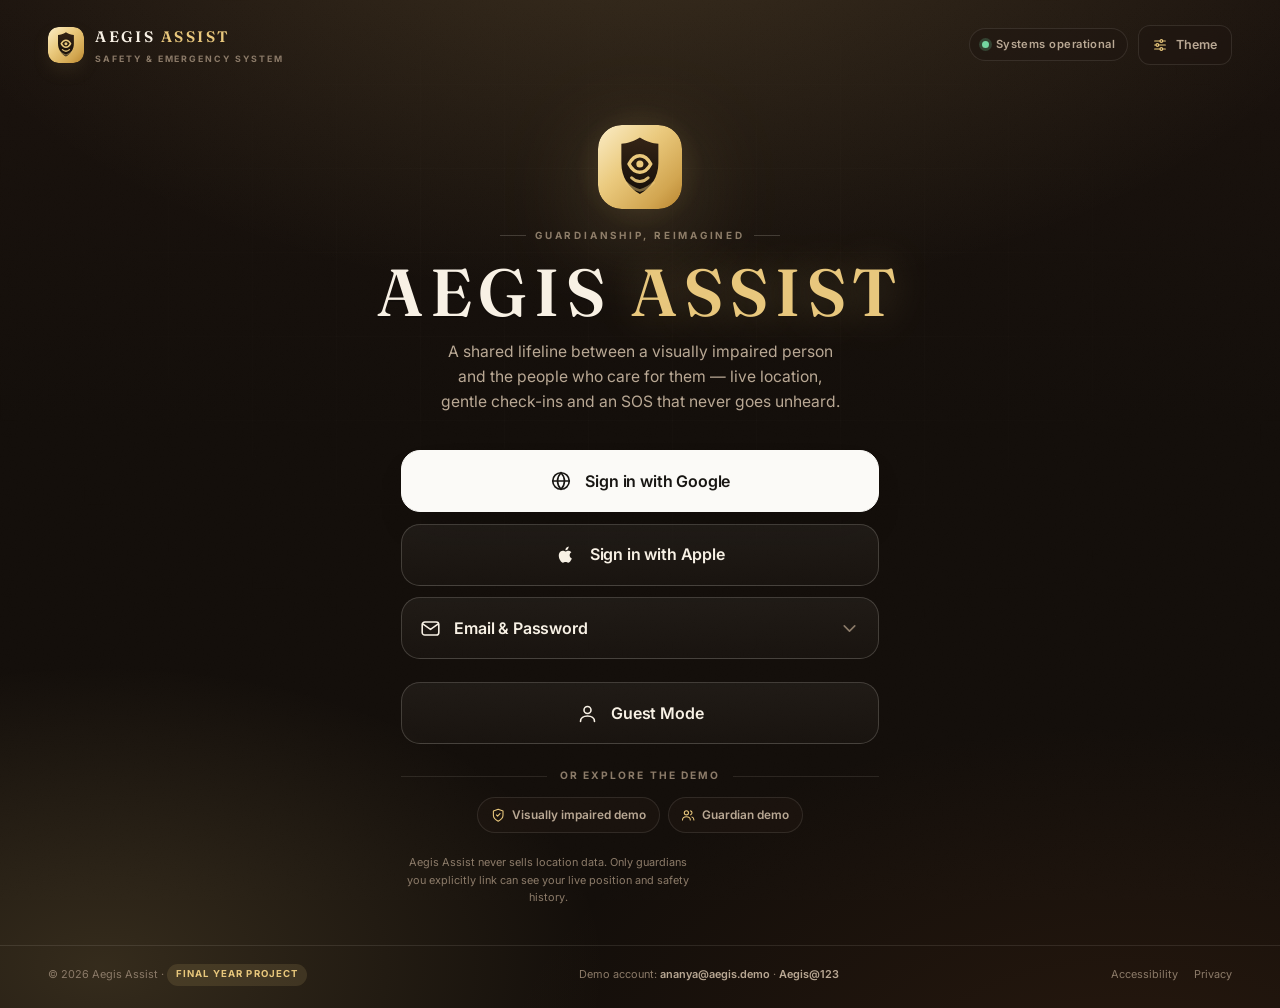
==== static/index.html @ 195ef4e9 "Aegis Assist: full-stack safety & emergency assistance system FastAPI + SQLite + WebSockets backend," ====
<!DOCTYPE html>
<html lang="en" data-theme="sunset">
<head>
  <meta charset="UTF-8" />
  <meta name="viewport" content="width=device-width, initial-scale=1.0" />
  <title>Aegis Assist — Safety, always within reach</title>
  <meta name="description" content="Aegis Assist connects visually impaired people with their guardians through live location, safety check-ins, SOS alerts and two-way messaging." />
  <meta name="theme-color" content="#130e0a" />
  <link rel="icon" type="image/svg+xml" href="/static/assets/logo.svg" />

  <link rel="preconnect" href="https://fonts.googleapis.com" />
  <link rel="preconnect" href="https://fonts.gstatic.com" crossorigin />
  <link href="https://fonts.googleapis.com/css2?family=Inter:wght@400;500;600;700;800&family=Fraunces:opsz,wght@9..144,400;9..144,500;9..144,600;9..144,700&family=JetBrains+Mono:wght@400;600&display=swap" rel="stylesheet" />

  <script>
    // Apply saved appearance before the first paint (no flash).
    (function () {
      try {
        var root = document.documentElement;
        var theme = localStorage.getItem("aegis.theme") || "sunset";
        root.dataset.theme = theme;
        var scale = parseFloat(localStorage.getItem("aegis.scale") || "1");
        if (!isNaN(scale)) root.style.setProperty("--app-scale", String(scale));
        if (localStorage.getItem("aegis.reduce") === "1") root.classList.add("reduce-motion");
        if (localStorage.getItem("aegis.contrast") === "1") root.classList.add("high-contrast");
      } catch (e) {}
    })();
  </script>

  <link rel="stylesheet" href="/static/css/base.css" />
  <link rel="stylesheet" href="/static/css/login.css" />
</head>

<body class="login-page">
  <header class="login-header">
    <a class="brand" href="/" aria-label="Aegis Assist home">
      <img src="/static/assets/logo.svg" alt="" width="36" height="36" />
      <span>
        <span class="brand-name">AEGIS <em>ASSIST</em></span>
        <span class="brand-sub">Safety &amp; Emergency System</span>
      </span>
    </a>
    <div class="header-right">
      <span class="status-chip"><span class="dot animate"></span> Systems operational</span>
      <button class="theme-trigger" type="button" data-open-themes aria-label="Change appearance and accessibility">
        <svg class="icon" aria-hidden="true"><use href="/static/assets/icons.svg#i-settings"></use></svg>
        <span>Theme</span>
      </button>
    </div>
  </header>

  <main class="login-main">
    <div class="brand-lockup">
      <div class="brand-mark-lg">
        <img src="/static/assets/logo.svg" alt="Aegis Assist shield logo" width="84" height="84" />
      </div>
      <p class="brand-kicker">Guardianship, reimagined</p>
      <h1 class="wordmark"><span>AEGIS</span> <em>ASSIST</em></h1>
      <p class="brand-tagline">A shared lifeline between a visually impaired person and the people who care for them — live location, gentle check-ins and an SOS that never goes unheard.</p>
    </div>

    <div class="auth-wrap">
      <div class="auth-stack" aria-label="Sign in options">
        <button class="sso sso-google" type="button" data-sso="google">
          <svg class="icon" aria-hidden="true"><use href="/static/assets/icons.svg#i-globe"></use></svg>
          Sign in with Google
        </button>
        <button class="sso" type="button" data-sso="apple">
          <svg class="icon" aria-hidden="true"><use href="/static/assets/icons.svg#i-apple"></use></svg>
          Sign in with Apple
        </button>
        <button class="sso" type="button" id="emailToggle" aria-expanded="false" aria-controls="emailPanel">
          <svg class="icon" aria-hidden="true"><use href="/static/assets/icons.svg#i-mail"></use></svg>
          Email &amp; Password
          <svg class="icon sso-chevron" aria-hidden="true"><use href="/static/assets/icons.svg#i-chevron"></use></svg>
        </button>

        <div class="auth-panel" id="emailPanel">
          <div class="auth-panel-inner">
            <div class="segmented" role="tablist" aria-label="Account mode">
              <button type="button" class="active" data-mode="login" role="tab" aria-selected="true">Sign in</button>
              <button type="button" data-mode="register" role="tab" aria-selected="false">Create account</button>
            </div>

            <form class="auth-form" id="authForm" novalidate>
              <div class="form-error" id="authError" role="alert" hidden>
                <svg class="icon" aria-hidden="true"><use href="/static/assets/icons.svg#i-alert"></use></svg>
                <span id="authErrorText"></span>
              </div>

              <div class="field" id="nameField" hidden>
                <label for="authName">Full name</label>
                <input class="input" id="authName" name="name" type="text" autocomplete="name" placeholder="Ananya Verma" maxlength="60" />
              </div>

              <div class="field" id="roleField" hidden>
                <label>I am joining as</label>
                <div class="role-picker" role="radiogroup" aria-label="Account role">
                  <button class="role-choice active" type="button" data-role="person" role="radio" aria-checked="true">
                    <svg class="icon" aria-hidden="true"><use href="/static/assets/icons.svg#i-user"></use></svg>
                    <span><strong>Visually impaired</strong><small>Share &amp; call for help</small></span>
                  </button>
                  <button class="role-choice" type="button" data-role="guardian" role="radio" aria-checked="false">
                    <svg class="icon" aria-hidden="true"><use href="/static/assets/icons.svg#i-users"></use></svg>
                    <span><strong>Guardian</strong><small>Monitor &amp; respond</small></span>
                  </button>
                </div>
              </div>

              <div class="field">
                <label for="authEmail">Email address</label>
                <input class="input" id="authEmail" name="email" type="email" inputmode="email" autocomplete="email" placeholder="you@example.com" required />
              </div>

              <div class="field" id="phoneField" hidden>
                <label for="authPhone">Phone number <span style="text-transform:none;letter-spacing:0;font-weight:500">(optional)</span></label>
                <input class="input" id="authPhone" name="phone" type="tel" inputmode="tel" autocomplete="tel" placeholder="+91 98765 43210" maxlength="30" />
              </div>

              <div class="field">
                <label for="authPassword">Password</label>
                <div class="password-wrap">
                  <input class="input" id="authPassword" name="password" type="password" autocomplete="current-password" placeholder="At least 8 characters" required />
                  <button class="password-toggle" type="button" id="passwordToggle" aria-label="Show password">
                    <svg class="icon" aria-hidden="true"><use href="/static/assets/icons.svg#i-eye"></use></svg>
                  </button>
                </div>
              </div>

              <button class="btn btn-primary btn-block" type="submit" id="authSubmit">
                <span id="authSubmitLabel">Sign in securely</span>
                <svg class="icon" aria-hidden="true"><use href="/static/assets/icons.svg#i-arrow-right"></use></svg>
              </button>
              <p class="small faint" style="text-align:center;line-height:1.5">Sessions are protected with signed, HTTP-only cookies.</p>
            </form>
          </div>
        </div>

        <button class="sso" type="button" data-guest>
          <svg class="icon" aria-hidden="true"><use href="/static/assets/icons.svg#i-user"></use></svg>
          Guest Mode
        </button>
      </div>

      <div class="demo-zone">
        <div class="demo-divider">or explore the demo</div>
        <div class="demo-buttons">
          <button class="demo-chip" type="button" data-demo="person">
            <svg class="icon" aria-hidden="true"><use href="/static/assets/icons.svg#i-shield"></use></svg>
            Visually impaired demo
          </button>
          <button class="demo-chip" type="button" data-demo="guardian">
            <svg class="icon" aria-hidden="true"><use href="/static/assets/icons.svg#i-users"></use></svg>
            Guardian demo
          </button>
        </div>
      </div>

      <p class="fineprint">Aegis Assist never sells location data. Only guardians you explicitly link can see your live position and safety history.</p>
    </div>
  </main>

  <footer class="login-footer">
    <span>© 2026 Aegis Assist · <span class="demo-version">Final year project</span></span>
    <span>Demo account: <strong>ananya@aegis.demo</strong> · <strong>Aegis@123</strong></span>
    <span class="footer-links"><a href="#" data-open-themes>Accessibility</a><a href="#privacy" onclick="return false">Privacy</a></span>
  </footer>

  <div id="modalRoot"></div>
  <div class="toasts" id="toasts" aria-live="assertive"></div>
  <div class="sr-only" id="liveRegion" aria-live="polite"></div>

  <script src="/static/js/api.js"></script>
  <script src="/static/js/theme.js"></script>
  <script src="/static/js/login.js"></script>
</body>
</html>
---- static/css/base.css ----
/* ==========================================================================
   Aegis Assist — design tokens, themes & shared components
   ========================================================================== */

*,
*::before,
*::after { box-sizing: border-box; }

* { margin: 0; }

:root {
  --font-ui: "Inter", -apple-system, "Segoe UI", Roboto, sans-serif;
  --font-display: "Fraunces", "Iowan Old Style", "Palatino Linotype", Georgia, serif;
  --font-mono: "JetBrains Mono", ui-monospace, "Cascadia Code", Consolas, monospace;

  --radius-xl: 26px;
  --radius-lg: 20px;
  --radius-md: 14px;
  --radius-sm: 10px;

  --ok: #74d6a2;
  --ok-soft: rgba(116, 214, 162, .12);
  --warn: #f0bd6a;
  --warn-soft: rgba(240, 189, 106, .12);
  --danger: #f47373;
  --danger-soft: rgba(244, 115, 115, .12);
  --info: #7fb6ff;
  --info-soft: rgba(127, 182, 255, .12);

  --border: color-mix(in srgb, var(--text) 10%, transparent);
  --border-strong: color-mix(in srgb, var(--text) 18%, transparent);
  --accent-soft: color-mix(in srgb, var(--accent) 13%, transparent);
  --accent-glow: color-mix(in srgb, var(--accent) 36%, transparent);
  --accent-line: color-mix(in srgb, var(--accent) 34%, transparent);
  --card-shadow: 0 34px 90px -60px rgba(0, 0, 0, .95), inset 0 1px 0 color-mix(in srgb, var(--text) 5%, transparent);
}

/* --------------------------------------------------------------- themes */
[data-theme="sunset"] {
  --bg: #130e0a; --bg-2: #1a120d; --surface: #1f1611; --surface-2: #271c15; --surface-3: #32241a;
  --text: #f8f1e5; --muted: #b9a894; --faint: #8b7a68;
  --accent: #e8c77c; --accent-2: #f5e2b4; --accent-ink: #2b1d0f;
  --glow-a: rgba(232, 199, 124, .16); --glow-b: rgba(160, 88, 40, .14);
}
[data-theme="cyber"] {
  --bg: #06090f; --bg-2: #080d16; --surface: #0d1422; --surface-2: #121b2c; --surface-3: #182337;
  --text: #eaf1ff; --muted: #93a2bc; --faint: #65748f;
  --accent: #ff6b2c; --accent-2: #ffab7d; --accent-ink: #1c0a02;
  --glow-a: rgba(255, 107, 44, .16); --glow-b: rgba(30, 120, 255, .12);
}
[data-theme="aurora"] {
  --bg: #090614; --bg-2: #0d091b; --surface: #141024; --surface-2: #1a1530; --surface-3: #231b3f;
  --text: #f3eeff; --muted: #a99cc9; --faint: #7b6d9c;
  --accent: #a78bfa; --accent-2: #d6c6ff; --accent-ink: #190b38;
  --glow-a: rgba(167, 139, 250, .18); --glow-b: rgba(45, 212, 191, .1);
}
[data-theme="ocean"] {
  --bg: #03111a; --bg-2: #041722; --surface: #071d28; --surface-2: #0a2634; --surface-3: #0e3243;
  --text: #e8fbff; --muted: #87aeba; --faint: #5b8593;
  --accent: #22d3ee; --accent-2: #a5f3fc; --accent-ink: #032029;
  --glow-a: rgba(34, 211, 238, .16); --glow-b: rgba(59, 130, 246, .12);
}
[data-theme="midnight"] {
  --bg: #040a19; --bg-2: #061024; --surface: #0a1530; --surface-2: #0e1c3d; --surface-3: #14264e;
  --text: #e9f0ff; --muted: #94a6c9; --faint: #6b7fa5;
  --accent: #7ba7ff; --accent-2: #c0d5ff; --accent-ink: #071633;
  --glow-a: rgba(123, 167, 255, .17); --glow-b: rgba(167, 139, 250, .1);
}
[data-theme="magma"] {
  --bg: #100607; --bg-2: #160809; --surface: #1d0c10; --surface-2: #261116; --surface-3: #33171d;
  --text: #ffeceb; --muted: #c69d9c; --faint: #9a7170;
  --accent: #ff5d5d; --accent-2: #ffb3a6; --accent-ink: #280506;
  --glow-a: rgba(255, 93, 93, .18); --glow-b: rgba(251, 191, 36, .1);
}
[data-theme="forest"] {
  --bg: #06120c; --bg-2: #071810; --surface: #0c2017; --surface-2: #102a1e; --surface-3: #163827;
  --text: #e9fff2; --muted: #92b6a2; --faint: #6b8f7b;
  --accent: #6ee7a0; --accent-2: #b8f7ce; --accent-ink: #04180e;
  --glow-a: rgba(110, 231, 160, .15); --glow-b: rgba(163, 230, 53, .1);
}
[data-theme="titanium"] {
  --bg: #0a0b0d; --bg-2: #0d0f12; --surface: #14161a; --surface-2: #1a1d22; --surface-3: #23272e;
  --text: #f2f5f9; --muted: #9ba5b3; --faint: #6f7986;
  --accent: #dbe3ee; --accent-2: #ffffff; --accent-ink: #101317;
  --glow-a: rgba(219, 227, 238, .12); --glow-b: rgba(148, 163, 184, .1);
}

/* --------------------------------------------------------------- base */
html {
  font-size: calc(16px * var(--app-scale, 1));
  -webkit-text-size-adjust: 100%;
  scroll-behavior: smooth;
}

body {
  font-family: var(--font-ui);
  background: var(--bg);
  color: var(--text);
  line-height: 1.55;
  min-height: 100vh;
  -webkit-font-smoothing: antialiased;
  text-rendering: optimizeLegibility;
  overflow-x: hidden;
}

img, svg { display: block; max-width: 100%; }

button, input, textarea, select { font: inherit; color: inherit; }
button { background: none; border: 0; cursor: pointer; }
a { color: inherit; text-decoration: none; }
ul, ol { list-style: none; padding: 0; }

::selection { background: var(--accent); color: var(--accent-ink); }

:focus-visible {
  outline: 2px solid var(--accent);
  outline-offset: 3px;
  border-radius: 6px;
}

::-webkit-scrollbar { width: 10px; height: 10px; }
::-webkit-scrollbar-track { background: transparent; }
::-webkit-scrollbar-thumb {
  background: color-mix(in srgb, var(--text) 16%, transparent);
  border-radius: 999px;
  border: 3px solid var(--bg);
}
::-webkit-scrollbar-thumb:hover { background: var(--accent-line); }

.icon { width: 1.25rem; height: 1.25rem; flex: none; }

.sr-only {
  position: absolute !important;
  width: 1px; height: 1px;
  padding: 0; margin: -1px;
  overflow: hidden; clip: rect(0 0 0 0);
  white-space: nowrap; border: 0;
}

/* --------------------------------------------------------------- type */
.display {
  font-family: var(--font-display);
  font-weight: 600;
  letter-spacing: .015em;
  line-height: 1.05;
}
.eyebrow {
  font-size: .66rem;
  text-transform: uppercase;
  letter-spacing: .22em;
  font-weight: 700;
  color: var(--faint);
}
.mono { font-family: var(--font-mono); font-size: .82em; letter-spacing: -.02em; }
.muted { color: var(--muted); }
.faint { color: var(--faint); }
.small { font-size: .82rem; }
.strong { font-weight: 650; }
.accent-text { color: var(--accent); }
.danger-text { color: var(--danger); }
.ok-text { color: var(--ok); }
.warn-text { color: var(--warn); }
.truncate { overflow: hidden; text-overflow: ellipsis; white-space: nowrap; }

/* --------------------------------------------------------------- buttons */
.btn {
  display: inline-flex;
  align-items: center;
  justify-content: center;
  gap: .55rem;
  height: 44px;
  padding: 0 1.1rem;
  border-radius: var(--radius-md);
  border: 1px solid transparent;
  font-size: .88rem;
  font-weight: 600;
  letter-spacing: -.005em;
  white-space: nowrap;
  user-select: none;
  transition: transform .18s ease, background .18s ease, border-color .18s ease, box-shadow .18s ease, color .18s ease;
}
.btn:hover { transform: translateY(-1px); }
.btn:active { transform: translateY(0); }
.btn:disabled { opacity: .5; cursor: not-allowed; transform: none; }
.btn .icon { width: 1.05rem; height: 1.05rem; }

.btn-primary {
  background: linear-gradient(180deg, var(--accent-2), var(--accent));
  color: var(--accent-ink);
  border-color: color-mix(in srgb, var(--accent) 70%, #000 0%);
  box-shadow: 0 14px 34px -18px var(--accent-glow), inset 0 1px 0 rgba(255, 255, 255, .35);
}
.btn-primary:hover { box-shadow: 0 20px 44px -18px var(--accent-glow); }

.btn-outline {
  background: color-mix(in srgb, var(--surface) 72%, transparent);
  border-color: var(--border-strong);
  color: var(--text);
}
.btn-outline:hover { border-color: var(--accent-line); background: var(--surface-2); }

.btn-ghost {
  background: transparent;
  border-color: var(--border);
  color: var(--muted);
}
.btn-ghost:hover { color: var(--text); border-color: var(--border-strong); background: var(--surface); }

.btn-danger {
  background: linear-gradient(180deg, #ff8b8b, var(--danger));
  color: #2b0606;
  box-shadow: 0 14px 34px -18px rgba(244, 115, 115, .6);
}
.btn-light { background: #fff; color: #161616; }
.btn-small { height: 36px; padding: 0 .8rem; font-size: .78rem; border-radius: 11px; gap: .4rem; }
.btn-small .icon { width: .95rem; height: .95rem; }
.btn-block { width: 100%; }
.btn-link {
  color: var(--accent);
  font-weight: 600;
  font-size: .82rem;
  text-decoration: underline;
  text-underline-offset: 3px;
}

.icon-btn {
  width: 42px;
  height: 42px;
  border-radius: 13px;
  display: inline-grid;
  place-items: center;
  border: 1px solid var(--border);
  background: color-mix(in srgb, var(--surface) 80%, transparent);
  color: var(--muted);
  transition: .18s ease;
  position: relative;
}
.icon-btn:hover { color: var(--text); border-color: var(--border-strong); background: var(--surface-2); }
.icon-btn .icon { width: 1.15rem; height: 1.15rem; }
.icon-btn .badge-dot {
  position: absolute; top: -3px; right: -3px;
  min-width: 18px; height: 18px; padding: 0 4px;
  border-radius: 999px;
  background: var(--danger); color: #240505;
  font-size: .62rem; font-weight: 800;
  display: grid; place-items: center;
  border: 2px solid var(--bg);
}

.link { color: var(--accent); text-decoration: underline; text-underline-offset: 3px; font-weight: 600; }
.link:hover { color: var(--accent-2); }

/* --------------------------------------------------------------- surfaces */
.card {
  position: relative;
  background: linear-gradient(180deg, color-mix(in srgb, var(--surface) 97%, white 3%), var(--surface));
  border: 1px solid var(--border);
  border-radius: var(--radius-xl);
  padding: 1.35rem;
  box-shadow: var(--card-shadow);
}
.card-tight { padding: 1.05rem; }
.card-head {
  display: flex;
  align-items: flex-start;
  justify-content: space-between;
  gap: 1rem;
  margin-bottom: 1rem;
}
.card-head h2 { font-size: 1.02rem; font-weight: 650; letter-spacing: -.015em; line-height: 1.3; }
.card-head .eyebrow { margin-bottom: .28rem; }
.card-sub { color: var(--muted); font-size: .82rem; margin-top: .2rem; }

.divider { height: 1px; background: var(--border); border: 0; margin: 1rem 0; }

.hstack { display: flex; align-items: center; gap: .6rem; }
.vstack { display: grid; gap: .6rem; }
.wrap { flex-wrap: wrap; }
.spacer { flex: 1; }

/* --------------------------------------------------------------- chips, pills */
.chip, .pill {
  display: inline-flex;
  align-items: center;
  gap: .42rem;
  padding: .32rem .68rem;
  border-radius: 999px;
  border: 1px solid var(--border);
  background: var(--surface-2);
  color: var(--muted);
  font-size: .72rem;
  font-weight: 650;
  letter-spacing: .01em;
  line-height: 1.2;
  white-space: nowrap;
}
.chip .icon { width: .85rem; height: .85rem; }
.chip.ok { color: var(--ok); background: var(--ok-soft); border-color: color-mix(in srgb, var(--ok) 30%, transparent); }
.chip.warn { color: var(--warn); background: var(--warn-soft); border-color: color-mix(in srgb, var(--warn) 30%, transparent); }
.chip.danger { color: var(--danger); background: var(--danger-soft); border-color: color-mix(in srgb, var(--danger) 32%, transparent); }
.chip.info { color: var(--info); background: var(--info-soft); border-color: color-mix(in srgb, var(--info) 30%, transparent); }
.chip.accent { color: var(--accent); background: var(--accent-soft); border-color: var(--accent-line); }
.chip.plain { background: transparent; }

.dot {
  width: 7px; height: 7px;
  border-radius: 50%;
  background: currentColor;
  flex: none;
  box-shadow: 0 0 0 3px color-mix(in srgb, currentColor 22%, transparent);
}
.dot.animate { animation: dotPulse 2.2s ease-in-out infinite; }

.status-pill { font-size: .78rem; padding: .44rem .82rem; }

.badge {
  display: inline-grid;
  place-items: center;
  min-width: 20px;
  height: 20px;
  padding: 0 6px;
  border-radius: 999px;
  background: var(--accent);
  color: var(--accent-ink);
  font-size: .66rem;
  font-weight: 800;
}

/* --------------------------------------------------------------- forms */
.field { display: grid; gap: .42rem; }
.field > label, .mini-label {
  font-size: .72rem;
  text-transform: uppercase;
  letter-spacing: .12em;
  font-weight: 700;
  color: var(--faint);
}
.input,
select.input,
textarea.input {
  width: 100%;
  height: 50px;
  border-radius: var(--radius-md);
  border: 1px solid var(--border-strong);
  background: color-mix(in srgb, var(--bg) 52%, transparent);
  padding: 0 .95rem;
  color: var(--text);
  transition: border-color .18s, box-shadow .18s, background .18s;
}
textarea.input { height: auto; min-height: 108px; padding: .8rem .95rem; resize: vertical; line-height: 1.5; }
.input::placeholder { color: var(--faint); }
.input:focus {
  outline: none;
  border-color: var(--accent);
  box-shadow: 0 0 0 4px var(--accent-soft);
  background: color-mix(in srgb, var(--bg) 72%, transparent);
}
.input[disabled] { opacity: .65; }
select.input {
  appearance: none;
  background-image: linear-gradient(45deg, transparent 50%, var(--muted) 50%), linear-gradient(135deg, var(--muted) 50%, transparent 50%);
  background-position: calc(100% - 19px) 22px, calc(100% - 14px) 22px;
  background-size: 5px 5px;
  background-repeat: no-repeat;
  padding-right: 2.5rem;
}
.input-row { display: flex; gap: .6rem; }
.input-row .input { flex: 1; }

.switch {
  display: inline-flex;
  align-items: center;
  gap: .6rem;
  cursor: pointer;
  flex: none;
}
.switch input { position: absolute; opacity: 0; pointer-events: none; }
.switch .track {
  width: 46px; height: 26px;
  border-radius: 999px;
  background: color-mix(in srgb, var(--text) 12%, transparent);
  border: 1px solid var(--border-strong);
  position: relative;
  transition: .2s ease;
}
.switch .track::after {
  content: "";
  position: absolute;
  top: 3px; left: 3px;
  width: 18px; height: 18px;
  border-radius: 50%;
  background: var(--muted);
  transition: .2s cubic-bezier(.2, .8, .2, 1);
}
.switch input:checked + .track { background: var(--accent); border-color: var(--accent); }
.switch input:checked + .track::after { left: 23px; background: var(--accent-ink); }
.switch input:focus-visible + .track { outline: 2px solid var(--accent); outline-offset: 3px; }

.segmented {
  display: inline-flex;
  gap: 2px;
  padding: 3px;
  border-radius: 12px;
  border: 1px solid var(--border);
  background: color-mix(in srgb, var(--bg) 45%, transparent);
}
.segmented button,
.segmented a {
  padding: .38rem .7rem;
  border-radius: 9px;
  font-size: .74rem;
  font-weight: 600;
  color: var(--muted);
  transition: .16s;
}
.segmented button:hover { color: var(--text); }
.segmented .active { background: var(--surface-3); color: var(--text); box-shadow: 0 1px 0 rgba(255, 255, 255, .06) inset; }
.segmented.tiny button { padding: .28rem .55rem; font-size: .7rem; }

.form-error {
  display: flex;
  gap: .5rem;
  align-items: flex-start;
  color: var(--danger);
  background: var(--danger-soft);
  border: 1px solid color-mix(in srgb, var(--danger) 28%, transparent);
  border-radius: 12px;
  padding: .65rem .8rem;
  font-size: .82rem;
}
.form-error .icon { width: 1rem; height: 1rem; margin-top: .1rem; }

/* --------------------------------------------------------------- overlays */
.modal-backdrop {
  position: fixed;
  inset: 0;
  z-index: 120;
  background: rgba(4, 5, 9, .66);
  backdrop-filter: blur(14px);
  -webkit-backdrop-filter: blur(14px);
  display: grid;
  place-items: center;
  padding: 1.1rem;
  animation: fadeIn .18s ease both;
}
.sheet {
  width: min(560px, 100%);
  max-height: 90vh;
  overflow: auto;
  background: var(--surface);
  border: 1px solid var(--border-strong);
  border-radius: 26px;
  padding: 1.55rem;
  box-shadow: 0 50px 140px -30px #000;
  animation: sheetIn .28s cubic-bezier(.2, .8, .2, 1) both;
}
.sheet.wide { width: min(760px, 100%); }
.sheet-head { display: flex; align-items: flex-start; justify-content: space-between; gap: 1rem; margin-bottom: 1.15rem; }
.sheet-head h2 { font-family: var(--font-display); font-size: 1.6rem; font-weight: 600; letter-spacing: .01em; }
.sheet-head p { color: var(--muted); font-size: .84rem; margin-top: .25rem; max-width: 46ch; }
.sheet-actions { display: flex; gap: .6rem; justify-content: flex-end; margin-top: 1.3rem; flex-wrap: wrap; }
.close-btn { width: 36px; height: 36px; border-radius: 10px; display: grid; place-items: center; color: var(--muted); border: 1px solid var(--border); }
.close-btn:hover { color: var(--text); background: var(--surface-2); }

.toasts {
  position: fixed;
  left: 50%;
  bottom: 22px;
  transform: translateX(-50%);
  z-index: 300;
  display: grid;
  gap: 8px;
  width: min(440px, calc(100vw - 28px));
  pointer-events: none;
}
.toast {
  pointer-events: auto;
  display: flex;
  align-items: flex-start;
  gap: .65rem;
  padding: .8rem .95rem;
  border-radius: 14px;
  border: 1px solid var(--border-strong);
  background: color-mix(in srgb, var(--surface) 92%, #000);
  color: var(--text);
  box-shadow: 0 24px 60px -20px #000;
  font-size: .85rem;
  animation: toastIn .25s cubic-bezier(.2, .8, .2, 1) both;
}
.toast .icon { width: 1.05rem; height: 1.05rem; margin-top: .1rem; color: var(--accent); }
.toast.danger .icon { color: var(--danger); }
.toast.ok .icon { color: var(--ok); }
.toast.warn .icon { color: var(--warn); }
.toast.leaving { animation: toastOut .2s ease both; }

/* --------------------------------------------------------------- theme dialog */
.theme-panel { width: min(600px, 100%); }
.theme-panel .sheet-head { margin-bottom: .9rem; }
.theme-grid {
  display: grid;
  grid-template-columns: 1fr 1fr;
  gap: 8px;
  margin: .4rem 0 1.2rem;
}
.theme-option {
  display: flex;
  align-items: center;
  gap: .7rem;
  padding: .72rem .8rem;
  border-radius: 15px;
  border: 1px solid transparent;
  background: color-mix(in srgb, var(--text) 3.5%, transparent);
  text-align: left;
  transition: .18s ease;
}
.theme-option:hover { background: color-mix(in srgb, var(--text) 6%, transparent); }
.theme-option .icon { width: 1.15rem; height: 1.15rem; color: var(--swatch, currentColor); }
.theme-option span { font-size: .84rem; font-weight: 600; color: var(--muted); }
.theme-option.active {
  border-color: var(--border-strong);
  background: color-mix(in srgb, var(--text) 7%, transparent);
}
.theme-option.active span { color: var(--text); }
.theme-option.active::after {
  content: "";
  margin-left: auto;
  width: 6px; height: 6px;
  border-radius: 50%;
  background: var(--accent);
  box-shadow: 0 0 0 4px var(--accent-soft);
}
.theme-section {
  display: flex;
  align-items: center;
  justify-content: space-between;
  gap: 1rem;
  padding: .78rem 0;
  border-top: 1px solid var(--border);
}
.theme-section h4 { font-size: .82rem; font-weight: 600; }
.theme-section p { font-size: .72rem; color: var(--faint); margin-top: .1rem; }

/* --------------------------------------------------------------- utilities */
.grid { display: grid; gap: 1rem; }
.empty {
  display: grid;
  place-items: center;
  text-align: center;
  gap: .4rem;
  padding: 2.2rem 1rem;
  color: var(--muted);
  font-size: .85rem;
}
.empty .icon { width: 2rem; height: 2rem; color: var(--faint); margin-bottom: .3rem; }
.empty strong { color: var(--text); font-size: .92rem; font-weight: 600; }
.skeleton {
  border-radius: 12px;
  background: linear-gradient(100deg, var(--surface-2) 30%, var(--surface-3) 50%, var(--surface-2) 70%);
  background-size: 220% 100%;
  animation: shimmer 1.4s infinite linear;
}

/* --------------------------------------------------------------- animations */
@keyframes fadeIn { from { opacity: 0; } to { opacity: 1; } }
@keyframes sheetIn { from { opacity: 0; transform: translateY(14px) scale(.985); } to { opacity: 1; transform: none; } }
@keyframes toastIn { from { opacity: 0; transform: translateY(10px) scale(.98); } to { opacity: 1; transform: none; } }
@keyframes toastOut { to { opacity: 0; transform: translateY(8px); } }
@keyframes shimmer { to { background-position: -120% 0; } }
@keyframes dotPulse { 0%, 100% { opacity: 1; } 50% { opacity: .35; } }
@keyframes softPulse { 0%, 100% { opacity: .55; transform: scale(1); } 50% { opacity: 1; transform: scale(1.04); } }

/* --------------------------------------------------------------- accessibility */
html.reduce-motion *, html.reduce-motion *::before, html.reduce-motion *::after {
  animation-duration: .001ms !important;
  animation-iteration-count: 1 !important;
  transition-duration: .001ms !important;
  scroll-behavior: auto !important;
}
@media (prefers-reduced-motion: reduce) {
  *, *::before, *::after { animation-duration: .001ms !important; transition-duration: .001ms !important; }
}

html.high-contrast { --border: color-mix(in srgb, var(--text) 32%, transparent); --border-strong: color-mix(in srgb, var(--text) 48%, transparent); }
html.high-contrast .card { border-color: var(--border-strong); }
html.high-contrast .muted, html.high-contrast .faint { color: var(--text); opacity: .85; }
html.high-contrast :focus-visible { outline-width: 3px; }

@media (max-width: 640px) {
  .theme-grid { grid-template-columns: 1fr; }
  .sheet { padding: 1.25rem; border-radius: 22px; }
  .card { border-radius: 22px; padding: 1.1rem; }
  .toasts { bottom: 14px; }
  .modal-backdrop { padding: .6rem; align-items: end; }
  .sheet { max-height: 92vh; }
}
---- static/css/login.css ----
/* ==========================================================================
   Aegis Assist — login
   ========================================================================== */

body.login-page {
  --app-scale: 1;
  min-height: 100vh;
  display: flex;
  flex-direction: column;
  background:
    radial-gradient(1100px 620px at 50% -12%, var(--glow-a), transparent 68%),
    radial-gradient(900px 520px at 88% 108%, var(--glow-b), transparent 70%),
    radial-gradient(700px 420px at 8% 96%, var(--glow-a), transparent 72%),
    linear-gradient(180deg, var(--bg-2), var(--bg) 42%, var(--bg));
  position: relative;
  isolation: isolate;
}

body.login-page::before {
  content: "";
  position: fixed;
  inset: 0;
  z-index: -1;
  background-image:
    linear-gradient(color-mix(in srgb, var(--text) 3%, transparent) 1px, transparent 1px),
    linear-gradient(90deg, color-mix(in srgb, var(--text) 3%, transparent) 1px, transparent 1px);
  background-size: 84px 84px;
  mask-image: radial-gradient(ellipse 80% 60% at 50% 32%, #000 20%, transparent 78%);
  -webkit-mask-image: radial-gradient(ellipse 80% 60% at 50% 32%, #000 20%, transparent 78%);
  opacity: .55;
  pointer-events: none;
}

body.login-page::after {
  content: "";
  position: fixed;
  inset: 0;
  z-index: 50;
  pointer-events: none;
  opacity: .5;
  background-image: url("data:image/svg+xml,%3Csvg xmlns='http://www.w3.org/2000/svg' width='160' height='160'%3E%3Cfilter id='n'%3E%3CfeTurbulence type='fractalNoise' baseFrequency='.85' numOctaves='2' stitchTiles='stitch'/%3E%3CfeColorMatrix values='0 0 0 0 1 0 0 0 0 1 0 0 0 0 1 0 0 0 .028 0'/%3E%3C/filter%3E%3Crect width='100%25' height='100%25' filter='url(%23n)'/%3E%3C/svg%3E");
}

/* --------------------------------------------------------------- header */
.login-header {
  display: flex;
  align-items: center;
  justify-content: space-between;
  gap: 1rem;
  padding: 1.5rem clamp(1.2rem, 4vw, 3rem);
  position: relative;
  z-index: 100;
}

.brand {
  display: inline-flex;
  align-items: center;
  gap: .7rem;
  min-width: 0;
}
.brand img { width: 36px; height: 36px; border-radius: 11px; box-shadow: 0 8px 24px -10px var(--accent-glow); }
.brand .brand-name {
  font-family: var(--font-display);
  font-size: .95rem;
  letter-spacing: .16em;
  font-weight: 600;
  white-space: nowrap;
}
.brand .brand-name em { font-style: normal; color: var(--accent); }
.brand-sub {
  display: block;
  font-family: var(--font-ui);
  font-size: .55rem;
  letter-spacing: .22em;
  font-weight: 700;
  color: var(--faint);
  margin-top: .18rem;
  text-transform: uppercase;
}

.header-right { display: flex; align-items: center; gap: .6rem; }

.theme-trigger {
  display: inline-flex;
  align-items: center;
  gap: .5rem;
  height: 40px;
  padding: 0 .85rem;
  border-radius: 12px;
  border: 1px solid var(--border);
  background: color-mix(in srgb, var(--surface) 55%, transparent);
  color: var(--muted);
  font-size: .78rem;
  font-weight: 600;
  backdrop-filter: blur(10px);
  transition: .18s;
}
.theme-trigger:hover { color: var(--text); border-color: var(--border-strong); background: var(--surface); }
.theme-trigger .icon { width: 1rem; height: 1rem; color: var(--accent); }

.status-chip {
  display: inline-flex;
  align-items: center;
  gap: .45rem;
  padding: .42rem .75rem;
  border-radius: 999px;
  border: 1px solid var(--border);
  background: color-mix(in srgb, var(--surface) 55%, transparent);
  color: var(--muted);
  font-size: .7rem;
  font-weight: 600;
  letter-spacing: .04em;
}
.status-chip .dot { color: var(--ok); }

/* --------------------------------------------------------------- hero + auth */
.login-main {
  flex: 1;
  display: flex;
  flex-direction: column;
  align-items: center;
  justify-content: center;
  padding: clamp(1.5rem, 4vh, 3rem) 1.2rem 2.4rem;
  position: relative;
  z-index: 2;
}

.brand-lockup {
  text-align: center;
  display: grid;
  justify-items: center;
  animation: riseIn .7s cubic-bezier(.2, .8, .2, 1) both;
}

.brand-mark-lg {
  width: clamp(66px, 9vw, 84px);
  height: clamp(66px, 9vw, 84px);
  border-radius: 24px;
  margin-bottom: 1.15rem;
  position: relative;
  filter: drop-shadow(0 24px 48px color-mix(in srgb, var(--accent) 22%, transparent));
}
.brand-mark-lg::before {
  content: "";
  position: absolute;
  inset: -26px;
  border-radius: 50%;
  background: radial-gradient(circle, var(--glow-a), transparent 68%);
  z-index: -1;
}
.brand-mark-lg img { width: 100%; height: 100%; border-radius: 24px; }

.wordmark {
  font-family: var(--font-display);
  font-size: clamp(2.55rem, 6.4vw, 4.15rem);
  font-weight: 600;
  line-height: 1;
  letter-spacing: .1em;
  text-transform: uppercase;
  color: var(--text);
  text-shadow: 0 2px 0 rgba(0, 0, 0, .18);
}
.wordmark span { display: inline-block; }
.wordmark em {
  font-style: normal;
  color: var(--accent);
  text-shadow: 0 0 44px color-mix(in srgb, var(--accent) 32%, transparent);
}

.brand-tagline {
  margin-top: .85rem;
  color: var(--muted);
  font-size: clamp(.86rem, 1.6vw, .98rem);
  line-height: 1.6;
  max-width: 46ch;
  text-wrap: balance;
}
.brand-kicker {
  display: inline-flex;
  align-items: center;
  gap: .55rem;
  margin-bottom: 1rem;
  font-size: .62rem;
  letter-spacing: .28em;
  text-transform: uppercase;
  font-weight: 700;
  color: var(--faint);
}
.brand-kicker::before,
.brand-kicker::after {
  content: "";
  width: 26px;
  height: 1px;
  background: var(--border-strong);
}

.auth-wrap {
  width: min(478px, 100%);
  margin-top: clamp(1.8rem, 4vh, 2.6rem);
}

.auth-stack {
  display: grid;
  gap: .72rem;
  animation: riseIn .7s .08s cubic-bezier(.2, .8, .2, 1) both;
}

.sso {
  width: 100%;
  min-height: 62px;
  padding: .8rem 1.1rem;
  border-radius: 19px;
  display: flex;
  align-items: center;
  justify-content: center;
  gap: .85rem;
  font-size: 1rem;
  font-weight: 600;
  letter-spacing: -.01em;
  border: 1px solid var(--border-strong);
  background: linear-gradient(180deg, color-mix(in srgb, var(--text) 5.5%, transparent), color-mix(in srgb, var(--text) 2.5%, transparent));
  color: var(--text);
  transition: transform .18s ease, background .18s ease, border-color .18s ease, box-shadow .18s ease;
}
.sso .icon { width: 21px; height: 21px; }
.sso:hover {
  transform: translateY(-1px);
  background: color-mix(in srgb, var(--text) 8%, transparent);
  border-color: color-mix(in srgb, var(--text) 26%, transparent);
  box-shadow: 0 16px 40px -26px #000;
}
.sso:active { transform: translateY(0); }
.sso[aria-expanded="true"] { border-color: var(--accent-line); background: var(--accent-soft); }

.sso-google {
  background: #fbfaf7;
  border-color: #fbfaf7;
  color: #171512;
  box-shadow: 0 18px 40px -24px rgba(0, 0, 0, .7);
}
.sso-google:hover { background: #fff; border-color: #fff; }
.sso-google .icon { width: 22px; height: 22px; }

.sso .sso-chevron { margin-left: auto; color: var(--faint); transition: transform .2s; }
.sso[aria-expanded="true"] .sso-chevron { transform: rotate(180deg); color: var(--accent); }

/* --------------------------------------------------------------- email panel */
.auth-panel {
  overflow: hidden;
  max-height: 0;
  opacity: 0;
  transition: max-height .38s cubic-bezier(.2, .8, .2, 1), opacity .25s ease, margin .3s ease;
  margin-top: 0;
}
.auth-panel.open {
  max-height: 720px;
  opacity: 1;
  margin-top: .72rem;
}
.auth-panel-inner {
  border: 1px solid var(--border-strong);
  background: color-mix(in srgb, var(--surface) 92%, transparent);
  backdrop-filter: blur(16px);
  border-radius: 22px;
  padding: 1.15rem;
  display: grid;
  gap: .95rem;
  box-shadow: 0 26px 60px -40px #000;
}
.auth-panel .segmented { width: 100%; }
.auth-panel .segmented button { flex: 1; padding: .5rem; font-size: .8rem; border-radius: 9px; }
.auth-form { display: grid; gap: .75rem; }
.auth-form .field > label { font-size: .65rem; }
.auth-form .input { height: 48px; background: color-mix(in srgb, var(--bg) 65%, transparent); }
.auth-form .btn { height: 50px; font-size: .9rem; margin-top: .15rem; }
.password-wrap { position: relative; }
.password-wrap .input { padding-right: 3rem; }
.password-toggle {
  position: absolute;
  right: 8px;
  top: 50%;
  transform: translateY(-50%);
  width: 34px; height: 34px;
  border-radius: 9px;
  display: grid;
  place-items: center;
  color: var(--faint);
}
.password-toggle:hover { color: var(--text); background: var(--surface-2); }
.password-toggle .icon { width: 1rem; height: 1rem; }

.auth-inline { display: flex; align-items: center; justify-content: space-between; gap: .6rem; }
.auth-inline .small { color: var(--faint); }

.role-picker { display: grid; grid-template-columns: 1fr 1fr; gap: .5rem; }
.role-choice {
  display: flex;
  align-items: center;
  gap: .55rem;
  text-align: left;
  padding: .6rem .7rem;
  border-radius: 12px;
  border: 1px solid var(--border);
  background: color-mix(in srgb, var(--bg) 35%, transparent);
  transition: .16s;
}
.role-choice .icon { width: 1.05rem; height: 1.05rem; color: var(--faint); }
.role-choice strong { display: block; font-size: .76rem; font-weight: 600; }
.role-choice small { display: block; font-size: .64rem; color: var(--faint); }
.role-choice:hover { border-color: var(--border-strong); }
.role-choice.active { border-color: var(--accent-line); background: var(--accent-soft); }
.role-choice.active .icon { color: var(--accent); }

/* --------------------------------------------------------------- demo + footer */
.demo-zone {
  margin-top: 1.5rem;
  display: grid;
  gap: .8rem;
  justify-items: center;
  animation: riseIn .7s .16s cubic-bezier(.2, .8, .2, 1) both;
}
.demo-divider {
  display: flex;
  align-items: center;
  gap: .8rem;
  width: 100%;
  color: var(--faint);
  font-size: .64rem;
  letter-spacing: .2em;
  text-transform: uppercase;
  font-weight: 700;
}
.demo-divider::before,
.demo-divider::after { content: ""; flex: 1; height: 1px; background: var(--border); }

.demo-buttons { display: flex; gap: .5rem; flex-wrap: wrap; justify-content: center; }
.demo-chip {
  display: inline-flex;
  align-items: center;
  gap: .42rem;
  padding: .48rem .8rem;
  border-radius: 999px;
  border: 1px solid var(--border);
  background: color-mix(in srgb, var(--surface) 55%, transparent);
  color: var(--muted);
  font-size: .74rem;
  font-weight: 600;
  transition: .18s;
}
.demo-chip:hover { color: var(--text); border-color: var(--accent-line); background: var(--accent-soft); }
.demo-chip .icon { width: .9rem; height: .9rem; color: var(--accent); }

.fineprint {
  margin-top: 1.35rem;
  color: var(--faint);
  font-size: .68rem;
  text-align: center;
  max-width: 42ch;
  line-height: 1.6;
}

.login-footer {
  position: relative;
  z-index: 2;
  display: flex;
  align-items: center;
  justify-content: space-between;
  gap: 1rem;
  flex-wrap: wrap;
  padding: 1.1rem clamp(1.2rem, 4vw, 3rem) 1.4rem;
  border-top: 1px solid var(--border);
  color: var(--faint);
  font-size: .68rem;
}
.login-footer .footer-links { display: flex; gap: 1rem; }
.login-footer a:hover { color: var(--text); }
.login-footer strong { color: var(--muted); font-weight: 600; }

.demo-version {
  display: inline-flex;
  align-items: center;
  gap: .4rem;
  padding: .24rem .55rem;
  border-radius: 999px;
  background: var(--accent-soft);
  color: var(--accent);
  font-weight: 700;
  font-size: .6rem;
  letter-spacing: .12em;
  text-transform: uppercase;
}

/* --------------------------------------------------------------- sso role dialog */
.sso-intro {
  display: flex;
  align-items: center;
  gap: .8rem;
  padding: .85rem;
  border-radius: 16px;
  border: 1px solid var(--border);
  background: var(--surface-2);
  margin-bottom: 1rem;
}
.sso-intro .sso-logo {
  width: 42px; height: 42px;
  border-radius: 12px;
  display: grid;
  place-items: center;
  background: #fff;
  color: #171512;
  flex: none;
}
.sso-intro .sso-logo.apple { background: #111; color: #fff; border: 1px solid var(--border-strong); }
.sso-intro .sso-logo .icon { width: 1.2rem; height: 1.2rem; }
.sso-intro p { font-size: .78rem; color: var(--muted); }
.sso-intro strong { display: block; font-size: .88rem; color: var(--text); }

.role-cards { display: grid; gap: .6rem; }
.role-card {
  display: flex;
  align-items: center;
  gap: .9rem;
  width: 100%;
  text-align: left;
  padding: .9rem 1rem;
  border-radius: 16px;
  border: 1px solid var(--border);
  background: color-mix(in srgb, var(--bg) 40%, transparent);
  transition: .18s;
}
.role-card:hover { border-color: var(--accent-line); background: var(--accent-soft); transform: translateY(-1px); }
.role-card .role-icon {
  width: 42px; height: 42px;
  border-radius: 12px;
  display: grid;
  place-items: center;
  background: var(--surface-2);
  border: 1px solid var(--border);
  color: var(--accent);
  flex: none;
}
.role-card .role-icon .icon { width: 1.2rem; height: 1.2rem; }
.role-card strong { display: block; font-size: .9rem; }
.role-card small { display: block; color: var(--muted); font-size: .74rem; margin-top: .1rem; }
.role-card .icon.arrow { margin-left: auto; width: 1rem; height: 1rem; color: var(--faint); }

.demo-note {
  margin-top: .95rem;
  display: flex;
  align-items: flex-start;
  gap: .5rem;
  color: var(--faint);
  font-size: .7rem;
  line-height: 1.5;
}
.demo-note .icon { width: .9rem; height: .9rem; color: var(--accent); margin-top: .1rem; }

/* --------------------------------------------------------------- responsive */
@media (max-width: 560px) {
  .login-header { padding: 1.1rem 1.1rem; }
  .brand .brand-name { font-size: .85rem; }
  .brand-sub { display: none; }
  .status-chip { display: none; }
  .theme-trigger span { display: none; }
  .theme-trigger { width: 40px; padding: 0; justify-content: center; }
  .login-main { padding-top: 1.2rem; }
  .brand-tagline { font-size: .84rem; }
  .sso { min-height: 58px; font-size: .94rem; border-radius: 17px; }
  .auth-panel-inner { padding: .95rem; }
  .login-footer { justify-content: center; text-align: center; }
}

@keyframes riseIn {
  from { opacity: 0; transform: translateY(16px); }
  to { opacity: 1; transform: none; }
}
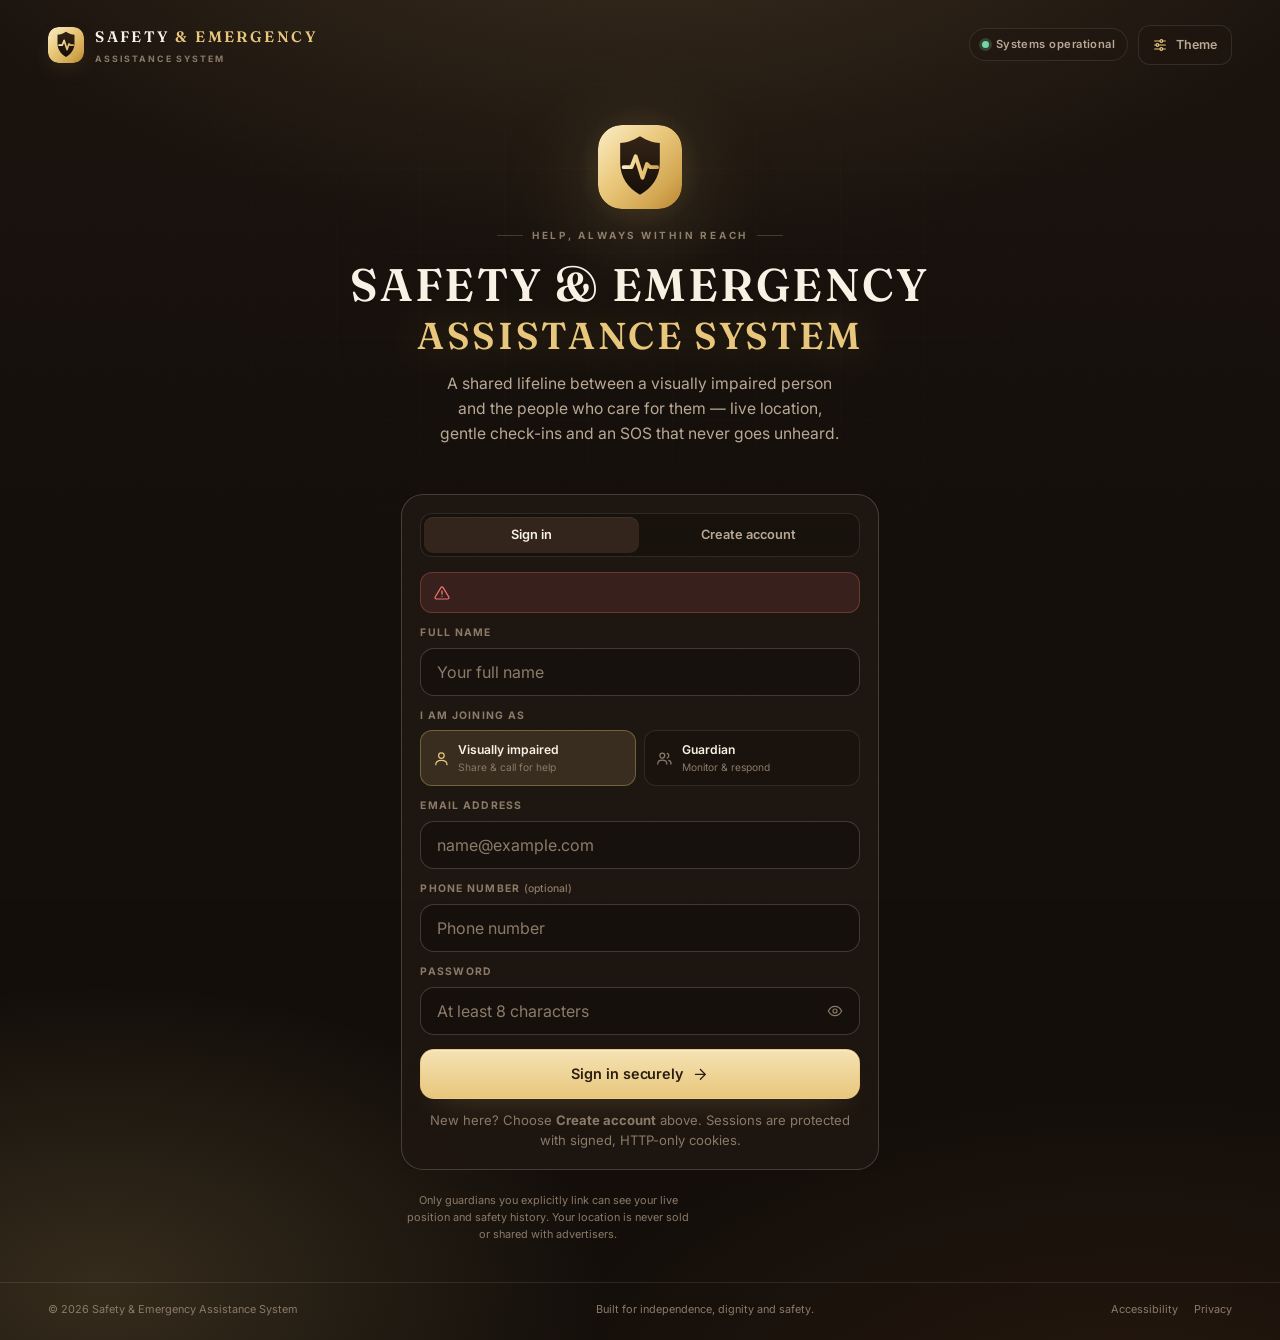
==== commit 0fba81a9: "Rebrand to Safety & Emergency Assistance System and remove all demo data - New shield + heartbeat lo" ====
--- a/static/index.html
+++ b/static/index.html
@@ -3,8 +3,8 @@
 <head>
   <meta charset="UTF-8" />
   <meta name="viewport" content="width=device-width, initial-scale=1.0" />
-  <title>Aegis Assist — Safety, always within reach</title>
-  <meta name="description" content="Aegis Assist connects visually impaired people with their guardians through live location, safety check-ins, SOS alerts and two-way messaging." />
+  <title>Safety &amp; Emergency Assistance System</title>
+  <meta name="description" content="Safety & Emergency Assistance System connects visually impaired people with their guardians through live location, safety check-ins, SOS alerts and two-way messaging." />
   <meta name="theme-color" content="#130e0a" />
   <link rel="icon" type="image/svg+xml" href="/static/assets/logo.svg" />
 
@@ -33,11 +33,11 @@
 
 <body class="login-page">
   <header class="login-header">
-    <a class="brand" href="/" aria-label="Aegis Assist home">
+    <a class="brand" href="/" aria-label="Safety and Emergency Assistance System home">
       <img src="/static/assets/logo.svg" alt="" width="36" height="36" />
       <span>
-        <span class="brand-name">AEGIS <em>ASSIST</em></span>
-        <span class="brand-sub">Safety &amp; Emergency System</span>
+        <span class="brand-name">SAFETY <em>&amp; EMERGENCY</em></span>
+        <span class="brand-sub">Assistance System</span>
       </span>
     </a>
     <div class="header-right">
@@ -52,30 +52,16 @@
   <main class="login-main">
     <div class="brand-lockup">
       <div class="brand-mark-lg">
-        <img src="/static/assets/logo.svg" alt="Aegis Assist shield logo" width="84" height="84" />
+        <img src="/static/assets/logo.svg" alt="Safety and Emergency Assistance System shield logo" width="84" height="84" />
       </div>
-      <p class="brand-kicker">Guardianship, reimagined</p>
-      <h1 class="wordmark"><span>AEGIS</span> <em>ASSIST</em></h1>
+      <p class="brand-kicker">Help, always within reach</p>
+      <h1 class="wordmark wordmark-long"><span>SAFETY &amp; EMERGENCY</span><em>ASSISTANCE SYSTEM</em></h1>
       <p class="brand-tagline">A shared lifeline between a visually impaired person and the people who care for them — live location, gentle check-ins and an SOS that never goes unheard.</p>
     </div>
 
     <div class="auth-wrap">
       <div class="auth-stack" aria-label="Sign in options">
-        <button class="sso sso-google" type="button" data-sso="google">
-          <svg class="icon" aria-hidden="true"><use href="/static/assets/icons.svg#i-globe"></use></svg>
-          Sign in with Google
-        </button>
-        <button class="sso" type="button" data-sso="apple">
-          <svg class="icon" aria-hidden="true"><use href="/static/assets/icons.svg#i-apple"></use></svg>
-          Sign in with Apple
-        </button>
-        <button class="sso" type="button" id="emailToggle" aria-expanded="false" aria-controls="emailPanel">
-          <svg class="icon" aria-hidden="true"><use href="/static/assets/icons.svg#i-mail"></use></svg>
-          Email &amp; Password
-          <svg class="icon sso-chevron" aria-hidden="true"><use href="/static/assets/icons.svg#i-chevron"></use></svg>
-        </button>
-
-        <div class="auth-panel" id="emailPanel">
+        <div class="auth-panel open" id="emailPanel">
           <div class="auth-panel-inner">
             <div class="segmented" role="tablist" aria-label="Account mode">
               <button type="button" class="active" data-mode="login" role="tab" aria-selected="true">Sign in</button>
@@ -90,7 +76,7 @@
 
               <div class="field" id="nameField" hidden>
                 <label for="authName">Full name</label>
-                <input class="input" id="authName" name="name" type="text" autocomplete="name" placeholder="Ananya Verma" maxlength="60" />
+                <input class="input" id="authName" name="name" type="text" autocomplete="name" placeholder="Your full name" maxlength="60" />
               </div>
 
               <div class="field" id="roleField" hidden>
@@ -109,12 +95,12 @@
 
               <div class="field">
                 <label for="authEmail">Email address</label>
-                <input class="input" id="authEmail" name="email" type="email" inputmode="email" autocomplete="email" placeholder="you@example.com" required />
+                <input class="input" id="authEmail" name="email" type="email" inputmode="email" autocomplete="email" placeholder="name@example.com" required />
               </div>
 
               <div class="field" id="phoneField" hidden>
                 <label for="authPhone">Phone number <span style="text-transform:none;letter-spacing:0;font-weight:500">(optional)</span></label>
-                <input class="input" id="authPhone" name="phone" type="tel" inputmode="tel" autocomplete="tel" placeholder="+91 98765 43210" maxlength="30" />
+                <input class="input" id="authPhone" name="phone" type="tel" inputmode="tel" autocomplete="tel" placeholder="Phone number" maxlength="30" />
               </div>
 
               <div class="field">
@@ -131,38 +117,19 @@
                 <span id="authSubmitLabel">Sign in securely</span>
                 <svg class="icon" aria-hidden="true"><use href="/static/assets/icons.svg#i-arrow-right"></use></svg>
               </button>
-              <p class="small faint" style="text-align:center;line-height:1.5">Sessions are protected with signed, HTTP-only cookies.</p>
+              <p class="small faint" style="text-align:center;line-height:1.5">New here? Choose <strong>Create account</strong> above. Sessions are protected with signed, HTTP-only cookies.</p>
             </form>
           </div>
         </div>
-
-        <button class="sso" type="button" data-guest>
-          <svg class="icon" aria-hidden="true"><use href="/static/assets/icons.svg#i-user"></use></svg>
-          Guest Mode
-        </button>
       </div>
 
-      <div class="demo-zone">
-        <div class="demo-divider">or explore the demo</div>
-        <div class="demo-buttons">
-          <button class="demo-chip" type="button" data-demo="person">
-            <svg class="icon" aria-hidden="true"><use href="/static/assets/icons.svg#i-shield"></use></svg>
-            Visually impaired demo
-          </button>
-          <button class="demo-chip" type="button" data-demo="guardian">
-            <svg class="icon" aria-hidden="true"><use href="/static/assets/icons.svg#i-users"></use></svg>
-            Guardian demo
-          </button>
-        </div>
-      </div>
-
-      <p class="fineprint">Aegis Assist never sells location data. Only guardians you explicitly link can see your live position and safety history.</p>
+      <p class="fineprint">Only guardians you explicitly link can see your live position and safety history. Your location is never sold or shared with advertisers.</p>
     </div>
   </main>
 
   <footer class="login-footer">
-    <span>© 2026 Aegis Assist · <span class="demo-version">Final year project</span></span>
-    <span>Demo account: <strong>ananya@aegis.demo</strong> · <strong>Aegis@123</strong></span>
+    <span>© 2026 Safety &amp; Emergency Assistance System</span>
+    <span>Built for independence, dignity and safety.</span>
     <span class="footer-links"><a href="#" data-open-themes>Accessibility</a><a href="#privacy" onclick="return false">Privacy</a></span>
   </footer>
 
--- a/static/css/base.css
+++ b/static/css/base.css
@@ -1,5 +1,5 @@
 /* ==========================================================================
-   Aegis Assist — design tokens, themes & shared components
+   Safety & Emergency Assistance System — design tokens, themes & shared components
    ========================================================================== */
 
 *,
--- a/static/css/login.css
+++ b/static/css/login.css
@@ -1,5 +1,5 @@
 /* ==========================================================================
-   Aegis Assist — login
+   Safety & Emergency Assistance System — login
    ========================================================================== */
 
 body.login-page {
@@ -165,6 +165,20 @@
   font-style: normal;
   color: var(--accent);
   text-shadow: 0 0 44px color-mix(in srgb, var(--accent) 32%, transparent);
+}
+
+.wordmark-long {
+  font-size: clamp(1.7rem, 4.4vw, 2.85rem);
+  line-height: 1.14;
+  letter-spacing: .05em;
+  max-width: 22ch;
+}
+.wordmark-long span { display: block; }
+.wordmark-long em {
+  display: block;
+  margin-top: .24rem;
+  letter-spacing: .07em;
+  font-size: .82em;
 }
 
 .brand-tagline {
@@ -311,45 +325,7 @@
 .role-choice.active { border-color: var(--accent-line); background: var(--accent-soft); }
 .role-choice.active .icon { color: var(--accent); }
 
-/* --------------------------------------------------------------- demo + footer */
-.demo-zone {
-  margin-top: 1.5rem;
-  display: grid;
-  gap: .8rem;
-  justify-items: center;
-  animation: riseIn .7s .16s cubic-bezier(.2, .8, .2, 1) both;
-}
-.demo-divider {
-  display: flex;
-  align-items: center;
-  gap: .8rem;
-  width: 100%;
-  color: var(--faint);
-  font-size: .64rem;
-  letter-spacing: .2em;
-  text-transform: uppercase;
-  font-weight: 700;
-}
-.demo-divider::before,
-.demo-divider::after { content: ""; flex: 1; height: 1px; background: var(--border); }
-
-.demo-buttons { display: flex; gap: .5rem; flex-wrap: wrap; justify-content: center; }
-.demo-chip {
-  display: inline-flex;
-  align-items: center;
-  gap: .42rem;
-  padding: .48rem .8rem;
-  border-radius: 999px;
-  border: 1px solid var(--border);
-  background: color-mix(in srgb, var(--surface) 55%, transparent);
-  color: var(--muted);
-  font-size: .74rem;
-  font-weight: 600;
-  transition: .18s;
-}
-.demo-chip:hover { color: var(--text); border-color: var(--accent-line); background: var(--accent-soft); }
-.demo-chip .icon { width: .9rem; height: .9rem; color: var(--accent); }
-
+/* --------------------------------------------------------------- footer */
 .fineprint {
   margin-top: 1.35rem;
   color: var(--faint);
@@ -375,85 +351,6 @@
 .login-footer .footer-links { display: flex; gap: 1rem; }
 .login-footer a:hover { color: var(--text); }
 .login-footer strong { color: var(--muted); font-weight: 600; }
-
-.demo-version {
-  display: inline-flex;
-  align-items: center;
-  gap: .4rem;
-  padding: .24rem .55rem;
-  border-radius: 999px;
-  background: var(--accent-soft);
-  color: var(--accent);
-  font-weight: 700;
-  font-size: .6rem;
-  letter-spacing: .12em;
-  text-transform: uppercase;
-}
-
-/* --------------------------------------------------------------- sso role dialog */
-.sso-intro {
-  display: flex;
-  align-items: center;
-  gap: .8rem;
-  padding: .85rem;
-  border-radius: 16px;
-  border: 1px solid var(--border);
-  background: var(--surface-2);
-  margin-bottom: 1rem;
-}
-.sso-intro .sso-logo {
-  width: 42px; height: 42px;
-  border-radius: 12px;
-  display: grid;
-  place-items: center;
-  background: #fff;
-  color: #171512;
-  flex: none;
-}
-.sso-intro .sso-logo.apple { background: #111; color: #fff; border: 1px solid var(--border-strong); }
-.sso-intro .sso-logo .icon { width: 1.2rem; height: 1.2rem; }
-.sso-intro p { font-size: .78rem; color: var(--muted); }
-.sso-intro strong { display: block; font-size: .88rem; color: var(--text); }
-
-.role-cards { display: grid; gap: .6rem; }
-.role-card {
-  display: flex;
-  align-items: center;
-  gap: .9rem;
-  width: 100%;
-  text-align: left;
-  padding: .9rem 1rem;
-  border-radius: 16px;
-  border: 1px solid var(--border);
-  background: color-mix(in srgb, var(--bg) 40%, transparent);
-  transition: .18s;
-}
-.role-card:hover { border-color: var(--accent-line); background: var(--accent-soft); transform: translateY(-1px); }
-.role-card .role-icon {
-  width: 42px; height: 42px;
-  border-radius: 12px;
-  display: grid;
-  place-items: center;
-  background: var(--surface-2);
-  border: 1px solid var(--border);
-  color: var(--accent);
-  flex: none;
-}
-.role-card .role-icon .icon { width: 1.2rem; height: 1.2rem; }
-.role-card strong { display: block; font-size: .9rem; }
-.role-card small { display: block; color: var(--muted); font-size: .74rem; margin-top: .1rem; }
-.role-card .icon.arrow { margin-left: auto; width: 1rem; height: 1rem; color: var(--faint); }
-
-.demo-note {
-  margin-top: .95rem;
-  display: flex;
-  align-items: flex-start;
-  gap: .5rem;
-  color: var(--faint);
-  font-size: .7rem;
-  line-height: 1.5;
-}
-.demo-note .icon { width: .9rem; height: .9rem; color: var(--accent); margin-top: .1rem; }
 
 /* --------------------------------------------------------------- responsive */
 @media (max-width: 560px) {
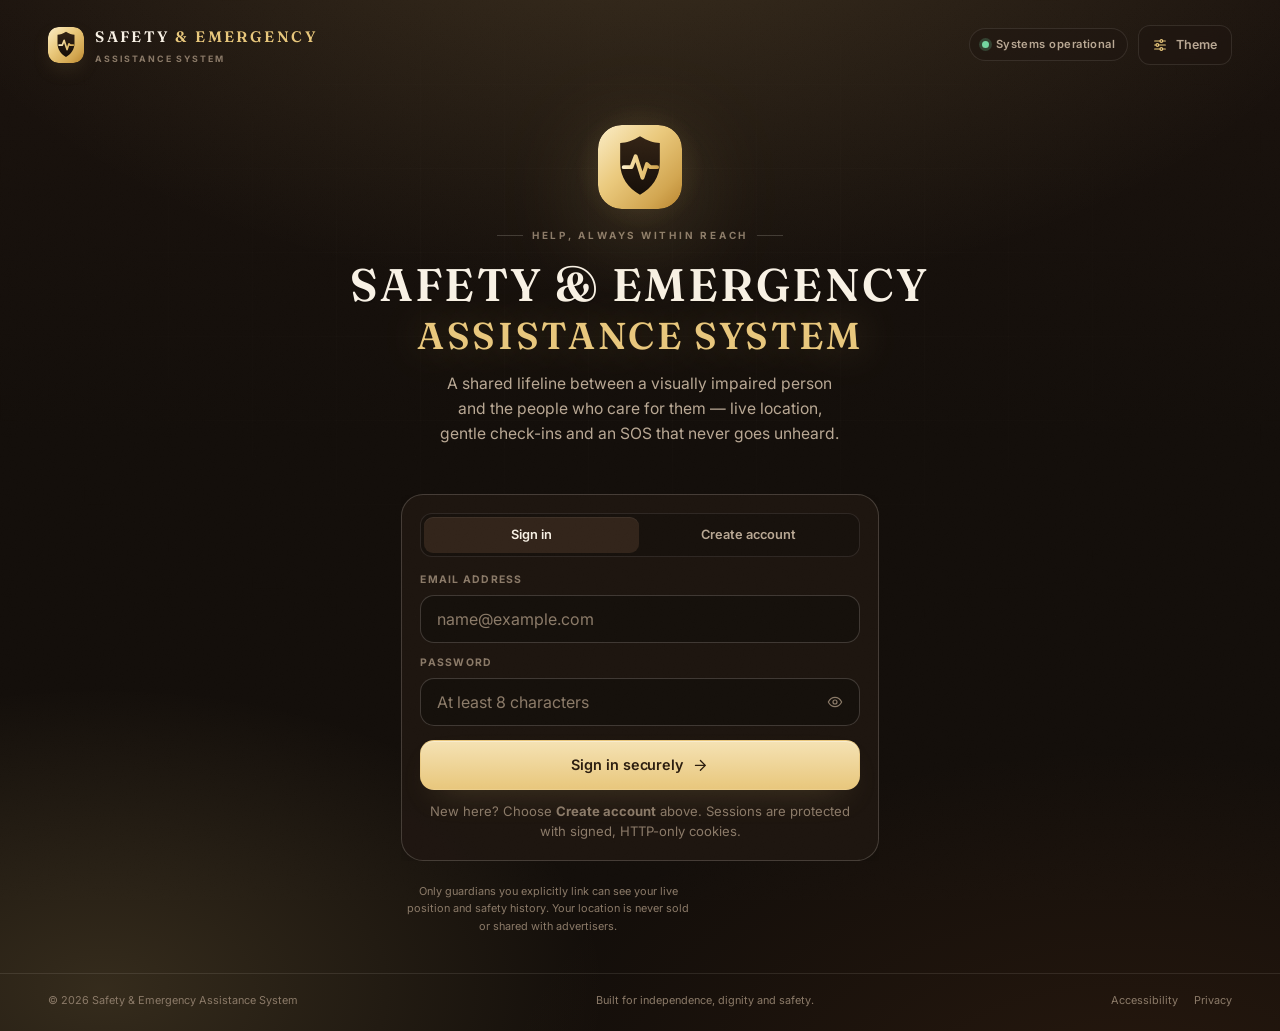
==== commit 340b6900: "Fix hidden field rendering and cache revalidation" ====
--- a/static/index.html
+++ b/static/index.html
@@ -27,8 +27,8 @@
     })();
   </script>
 
-  <link rel="stylesheet" href="/static/css/base.css" />
-  <link rel="stylesheet" href="/static/css/login.css" />
+  <link rel="stylesheet" href="/static/css/base.css?v=20261116" />
+  <link rel="stylesheet" href="/static/css/login.css?v=20261116" />
 </head>
 
 <body class="login-page">
@@ -137,8 +137,8 @@
   <div class="toasts" id="toasts" aria-live="assertive"></div>
   <div class="sr-only" id="liveRegion" aria-live="polite"></div>
 
-  <script src="/static/js/api.js"></script>
-  <script src="/static/js/theme.js"></script>
-  <script src="/static/js/login.js"></script>
+  <script src="/static/js/api.js?v=20261116"></script>
+  <script src="/static/js/theme.js?v=20261116"></script>
+  <script src="/static/js/login.js?v=20261116"></script>
 </body>
 </html>
--- a/static/css/base.css
+++ b/static/css/base.css
@@ -7,6 +7,9 @@
 *::after { box-sizing: border-box; }
 
 * { margin: 0; }
+
+/* Keep the HTML hidden attribute authoritative over component display rules. */
+[hidden] { display: none !important; }
 
 :root {
   --font-ui: "Inter", -apple-system, "Segoe UI", Roboto, sans-serif;
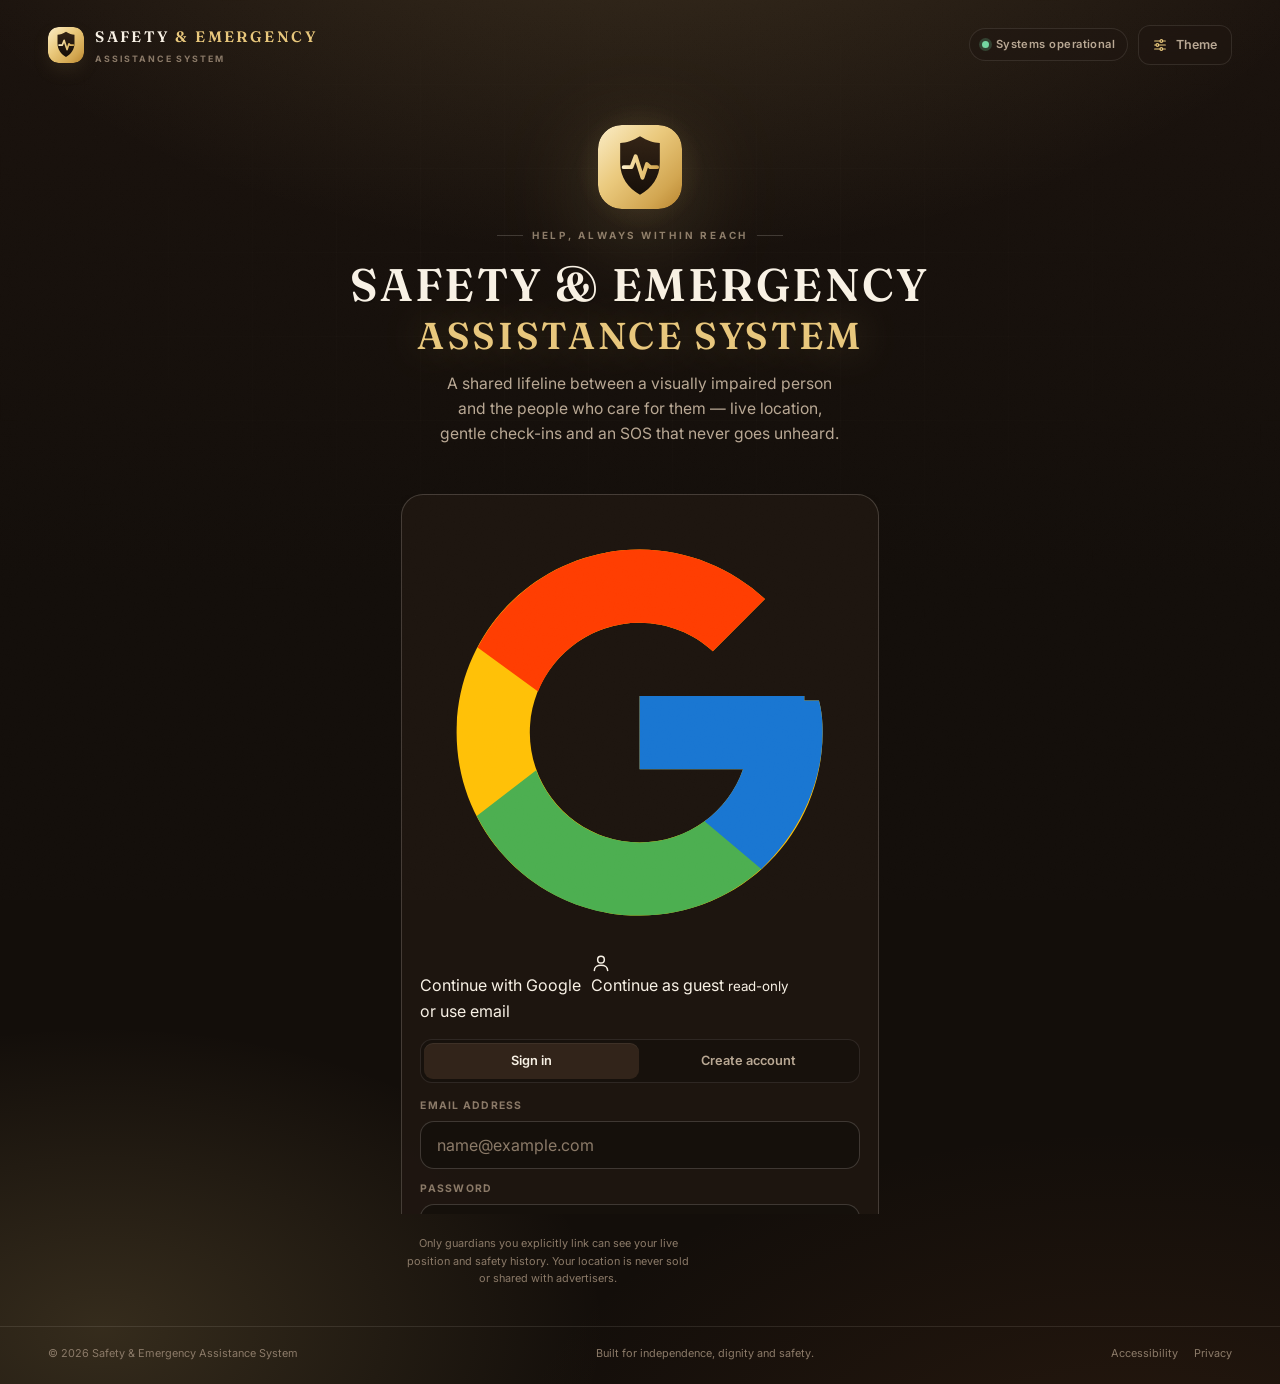
==== commit 7869bf4b: "Add Google OAuth sign-in and read-only guest mode" ====
--- a/static/index.html
+++ b/static/index.html
@@ -27,8 +27,8 @@
     })();
   </script>
 
-  <link rel="stylesheet" href="/static/css/base.css?v=20261116" />
-  <link rel="stylesheet" href="/static/css/login.css?v=20261116" />
+  <link rel="stylesheet" href="/static/css/base.css?v=20261116-3" />
+  <link rel="stylesheet" href="/static/css/login.css?v=20261116-3" />
 </head>
 
 <body class="login-page">
@@ -63,6 +63,24 @@
       <div class="auth-stack" aria-label="Sign in options">
         <div class="auth-panel open" id="emailPanel">
           <div class="auth-panel-inner">
+            <div class="auth-options">
+              <a class="sso-btn" href="/api/auth/google/start">
+                <svg class="g-icon" viewBox="0 0 48 48" aria-hidden="true">
+                  <path fill="#FFC107" d="M43.6 20.5H42V20H24v8h11.3C33.7 32.7 29.2 36 24 36c-6.6 0-12-5.4-12-12s5.4-12 12-12c3.1 0 5.9 1.2 8 3.1l5.7-5.7C34.1 6.1 29.3 4 24 4 12.9 4 4 12.9 4 24s8.9 20 20 20 20-8.9 20-20c0-1.3-.1-2.4-.4-3.5z"/>
+                  <path fill="#FF3D00" d="M6.3 14.7l6.6 4.8C14.7 15.1 18.9 12 24 12c3.1 0 5.9 1.2 8 3.1l5.7-5.7C34.1 6.1 29.3 4 24 4 16.3 4 9.7 8.3 6.3 14.7z"/>
+                  <path fill="#4CAF50" d="M24 44c5.2 0 9.9-2 13.4-5.2l-6.2-5.2C29.2 35.1 26.7 36 24 36c-5.2 0-9.6-3.3-11.3-7.9l-6.5 5C9.5 39.6 16.2 44 24 44z"/>
+                  <path fill="#1976D2" d="M43.6 20.5H42V20H24v8h11.3c-.8 2.3-2.3 4.3-4.2 5.7l6.2 5.2C40.8 35.6 44 30.3 44 24c0-1.3-.1-2.4-.4-3.5z"/>
+                </svg>
+                <span>Continue with Google</span>
+              </a>
+              <button class="sso-btn guest-btn" type="button" id="guestBtn">
+                <svg class="icon" aria-hidden="true"><use href="/static/assets/icons.svg#i-user"></use></svg>
+                <span>Continue as guest</span>
+                <small>read-only</small>
+              </button>
+              <div class="auth-divider"><span>or use email</span></div>
+            </div>
+
             <div class="segmented" role="tablist" aria-label="Account mode">
               <button type="button" class="active" data-mode="login" role="tab" aria-selected="true">Sign in</button>
               <button type="button" data-mode="register" role="tab" aria-selected="false">Create account</button>
@@ -137,8 +155,8 @@
   <div class="toasts" id="toasts" aria-live="assertive"></div>
   <div class="sr-only" id="liveRegion" aria-live="polite"></div>
 
-  <script src="/static/js/api.js?v=20261116"></script>
-  <script src="/static/js/theme.js?v=20261116"></script>
-  <script src="/static/js/login.js?v=20261116"></script>
+  <script src="/static/js/api.js?v=20261116-3"></script>
+  <script src="/static/js/theme.js?v=20261116-3"></script>
+  <script src="/static/js/login.js?v=20261116-3"></script>
 </body>
 </html>
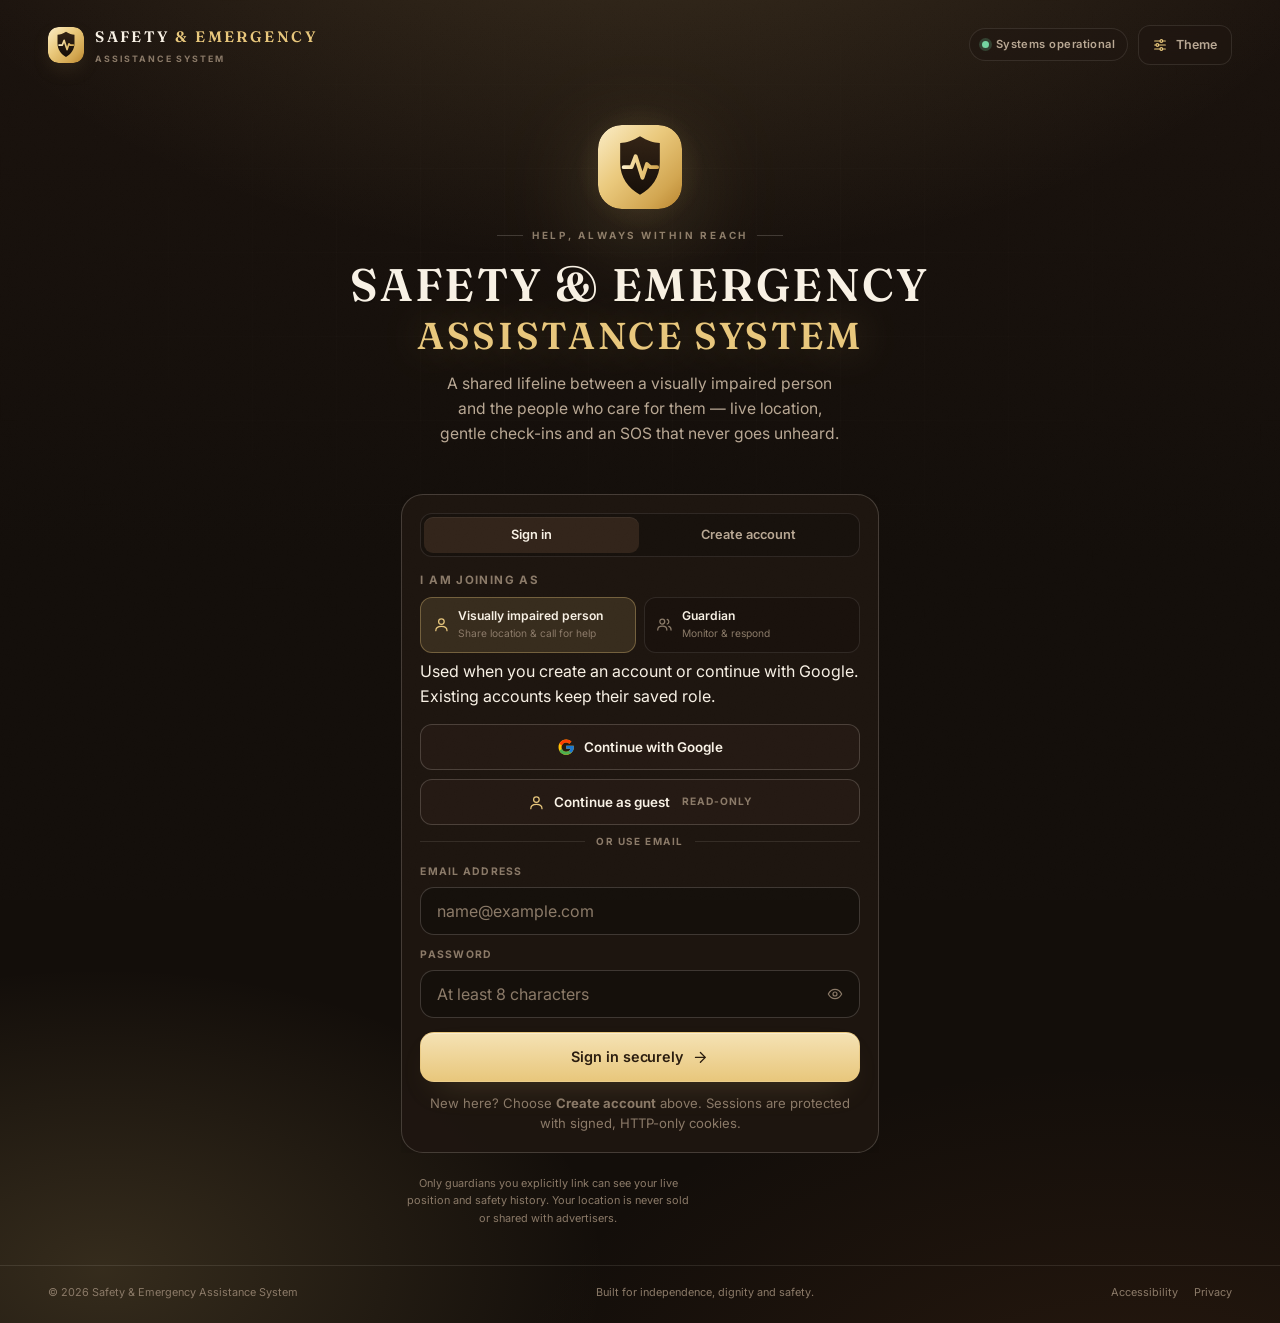
==== commit 6344de38: "Add explicit person/guardian role selection for email and Google sign-up" ====
--- a/static/index.html
+++ b/static/index.html
@@ -27,8 +27,8 @@
     })();
   </script>
 
-  <link rel="stylesheet" href="/static/css/base.css?v=20261116-3" />
-  <link rel="stylesheet" href="/static/css/login.css?v=20261116-3" />
+  <link rel="stylesheet" href="/static/css/base.css?v=20261116-4" />
+  <link rel="stylesheet" href="/static/css/login.css?v=20261116-4" />
 </head>
 
 <body class="login-page">
@@ -63,8 +63,28 @@
       <div class="auth-stack" aria-label="Sign in options">
         <div class="auth-panel open" id="emailPanel">
           <div class="auth-panel-inner">
+            <div class="segmented" role="tablist" aria-label="Account mode">
+              <button type="button" class="active" data-mode="login" role="tab" aria-selected="true">Sign in</button>
+              <button type="button" data-mode="register" role="tab" aria-selected="false">Create account</button>
+            </div>
+
+            <div class="field role-field">
+              <label>I am joining as</label>
+              <div class="role-picker" role="radiogroup" aria-label="Account type">
+                <button class="role-choice active" type="button" data-role="person" role="radio" aria-checked="true">
+                  <svg class="icon" aria-hidden="true"><use href="/static/assets/icons.svg#i-user"></use></svg>
+                  <span><strong>Visually impaired person</strong><small>Share location &amp; call for help</small></span>
+                </button>
+                <button class="role-choice" type="button" data-role="guardian" role="radio" aria-checked="false">
+                  <svg class="icon" aria-hidden="true"><use href="/static/assets/icons.svg#i-users"></use></svg>
+                  <span><strong>Guardian</strong><small>Monitor &amp; respond</small></span>
+                </button>
+              </div>
+              <p class="role-note">Used when you create an account or continue with Google. Existing accounts keep their saved role.</p>
+            </div>
+
             <div class="auth-options">
-              <a class="sso-btn" href="/api/auth/google/start">
+              <a class="sso-btn" id="googleBtn" href="/api/auth/google/start?role=person">
                 <svg class="g-icon" viewBox="0 0 48 48" aria-hidden="true">
                   <path fill="#FFC107" d="M43.6 20.5H42V20H24v8h11.3C33.7 32.7 29.2 36 24 36c-6.6 0-12-5.4-12-12s5.4-12 12-12c3.1 0 5.9 1.2 8 3.1l5.7-5.7C34.1 6.1 29.3 4 24 4 12.9 4 4 12.9 4 24s8.9 20 20 20 20-8.9 20-20c0-1.3-.1-2.4-.4-3.5z"/>
                   <path fill="#FF3D00" d="M6.3 14.7l6.6 4.8C14.7 15.1 18.9 12 24 12c3.1 0 5.9 1.2 8 3.1l5.7-5.7C34.1 6.1 29.3 4 24 4 16.3 4 9.7 8.3 6.3 14.7z"/>
@@ -81,11 +101,6 @@
               <div class="auth-divider"><span>or use email</span></div>
             </div>
 
-            <div class="segmented" role="tablist" aria-label="Account mode">
-              <button type="button" class="active" data-mode="login" role="tab" aria-selected="true">Sign in</button>
-              <button type="button" data-mode="register" role="tab" aria-selected="false">Create account</button>
-            </div>
-
             <form class="auth-form" id="authForm" novalidate>
               <div class="form-error" id="authError" role="alert" hidden>
                 <svg class="icon" aria-hidden="true"><use href="/static/assets/icons.svg#i-alert"></use></svg>
@@ -95,20 +110,6 @@
               <div class="field" id="nameField" hidden>
                 <label for="authName">Full name</label>
                 <input class="input" id="authName" name="name" type="text" autocomplete="name" placeholder="Your full name" maxlength="60" />
-              </div>
-
-              <div class="field" id="roleField" hidden>
-                <label>I am joining as</label>
-                <div class="role-picker" role="radiogroup" aria-label="Account role">
-                  <button class="role-choice active" type="button" data-role="person" role="radio" aria-checked="true">
-                    <svg class="icon" aria-hidden="true"><use href="/static/assets/icons.svg#i-user"></use></svg>
-                    <span><strong>Visually impaired</strong><small>Share &amp; call for help</small></span>
-                  </button>
-                  <button class="role-choice" type="button" data-role="guardian" role="radio" aria-checked="false">
-                    <svg class="icon" aria-hidden="true"><use href="/static/assets/icons.svg#i-users"></use></svg>
-                    <span><strong>Guardian</strong><small>Monitor &amp; respond</small></span>
-                  </button>
-                </div>
               </div>
 
               <div class="field">
@@ -155,8 +156,8 @@
   <div class="toasts" id="toasts" aria-live="assertive"></div>
   <div class="sr-only" id="liveRegion" aria-live="polite"></div>
 
-  <script src="/static/js/api.js?v=20261116-3"></script>
-  <script src="/static/js/theme.js?v=20261116-3"></script>
-  <script src="/static/js/login.js?v=20261116-3"></script>
+  <script src="/static/js/api.js?v=20261116-4"></script>
+  <script src="/static/js/theme.js?v=20261116-4"></script>
+  <script src="/static/js/login.js?v=20261116-4"></script>
 </body>
 </html>
--- a/static/css/login.css
+++ b/static/css/login.css
@@ -283,6 +283,49 @@
 }
 .auth-panel .segmented { width: 100%; }
 .auth-panel .segmented button { flex: 1; padding: .5rem; font-size: .8rem; border-radius: 9px; }
+
+.auth-options { display: grid; gap: .55rem; }
+.sso-btn {
+  display: flex;
+  align-items: center;
+  justify-content: center;
+  gap: .6rem;
+  width: 100%;
+  min-height: 46px;
+  padding: .6rem .9rem;
+  border-radius: 12px;
+  border: 1px solid var(--border-strong);
+  background: color-mix(in srgb, var(--surface-2) 78%, transparent);
+  color: var(--text);
+  font-family: var(--font-ui);
+  font-size: .84rem;
+  font-weight: 600;
+  text-decoration: none;
+  transition: .16s;
+}
+.sso-btn:hover { border-color: var(--accent-line); background: var(--accent-soft); }
+.sso-btn .g-icon { width: 1.15rem; height: 1.15rem; flex: none; }
+.sso-btn .icon { width: 1.05rem; height: 1.05rem; color: var(--accent); flex: none; }
+.sso-btn small {
+  color: var(--faint);
+  font-size: .64rem;
+  font-weight: 700;
+  letter-spacing: .1em;
+  text-transform: uppercase;
+  margin-left: .15rem;
+}
+.auth-divider {
+  display: flex;
+  align-items: center;
+  gap: .7rem;
+  color: var(--faint);
+  font-size: .62rem;
+  letter-spacing: .16em;
+  text-transform: uppercase;
+  font-weight: 700;
+}
+.auth-divider::before,
+.auth-divider::after { content: ""; flex: 1; height: 1px; background: var(--border); }
 .auth-form { display: grid; gap: .75rem; }
 .auth-form .field > label { font-size: .65rem; }
 .auth-form .input { height: 48px; background: color-mix(in srgb, var(--bg) 65%, transparent); }
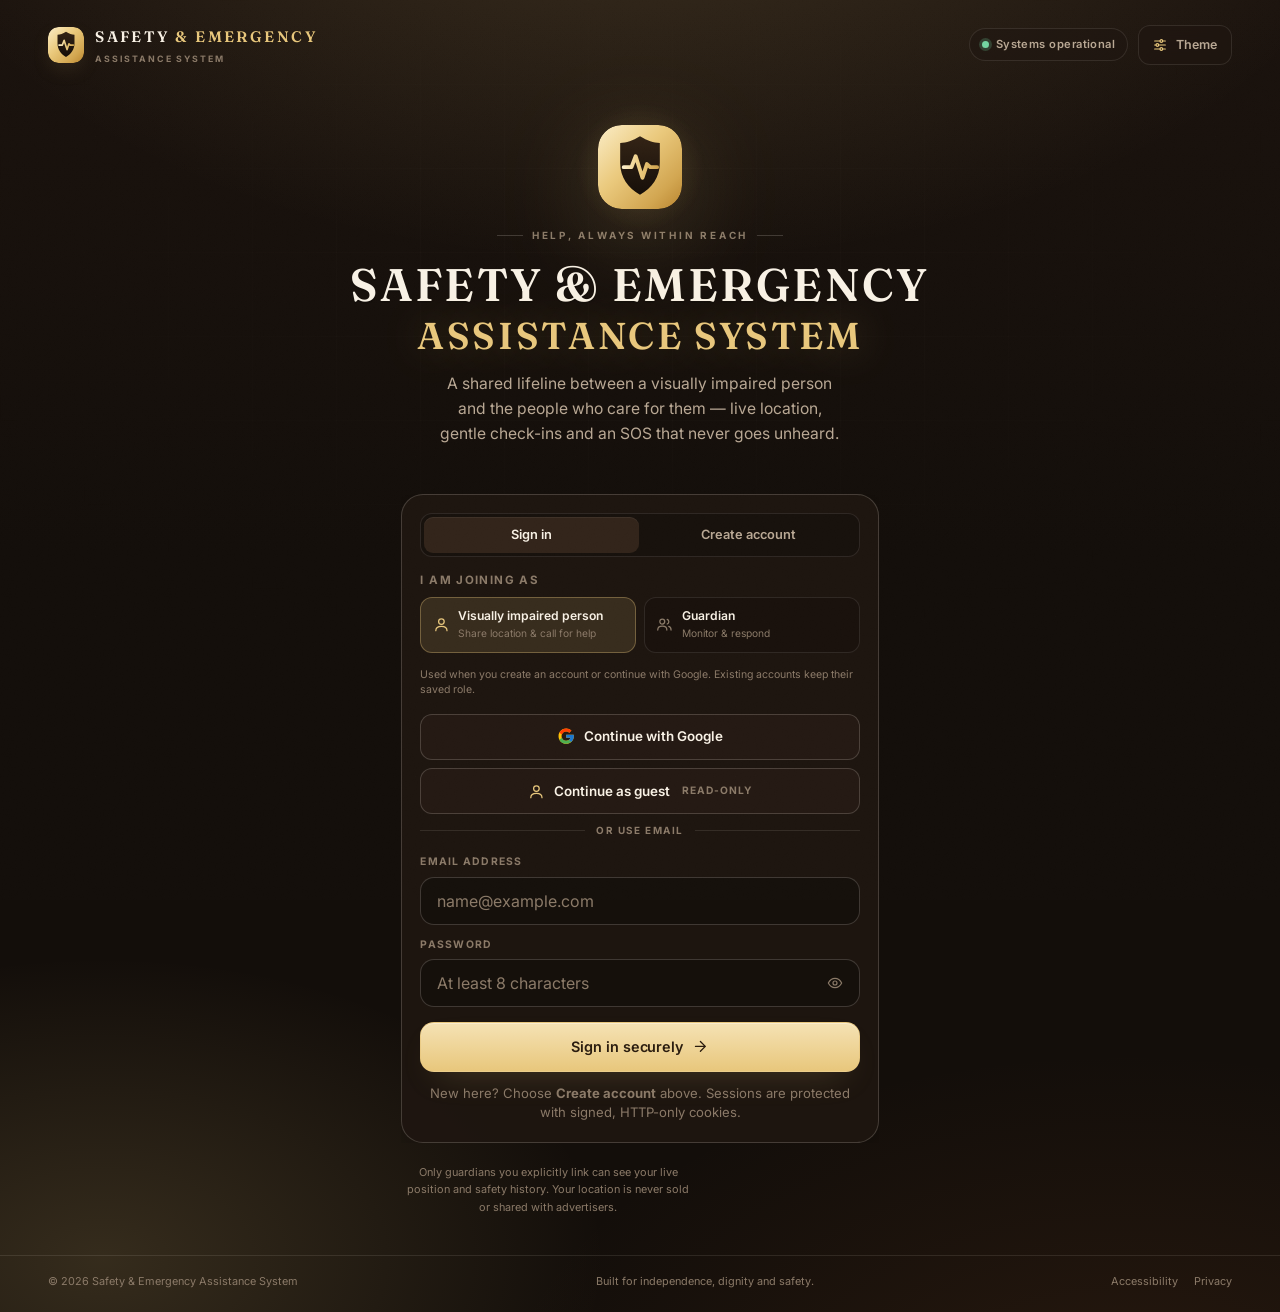
==== commit 3d1ec571: "Use Firebase Authentication for Google sign-in" ====
--- a/static/index.html
+++ b/static/index.html
@@ -27,8 +27,8 @@
     })();
   </script>
 
-  <link rel="stylesheet" href="/static/css/base.css?v=20261116-4" />
-  <link rel="stylesheet" href="/static/css/login.css?v=20261116-4" />
+  <link rel="stylesheet" href="/static/css/base.css?v=20261116-6" />
+  <link rel="stylesheet" href="/static/css/login.css?v=20261116-6" />
 </head>
 
 <body class="login-page">
@@ -84,7 +84,7 @@
             </div>
 
             <div class="auth-options">
-              <a class="sso-btn" id="googleBtn" href="/api/auth/google/start?role=person">
+              <button class="sso-btn" type="button" id="googleBtn" aria-label="Continue with Google">
                 <svg class="g-icon" viewBox="0 0 48 48" aria-hidden="true">
                   <path fill="#FFC107" d="M43.6 20.5H42V20H24v8h11.3C33.7 32.7 29.2 36 24 36c-6.6 0-12-5.4-12-12s5.4-12 12-12c3.1 0 5.9 1.2 8 3.1l5.7-5.7C34.1 6.1 29.3 4 24 4 12.9 4 4 12.9 4 24s8.9 20 20 20 20-8.9 20-20c0-1.3-.1-2.4-.4-3.5z"/>
                   <path fill="#FF3D00" d="M6.3 14.7l6.6 4.8C14.7 15.1 18.9 12 24 12c3.1 0 5.9 1.2 8 3.1l5.7-5.7C34.1 6.1 29.3 4 24 4 16.3 4 9.7 8.3 6.3 14.7z"/>
@@ -92,7 +92,7 @@
                   <path fill="#1976D2" d="M43.6 20.5H42V20H24v8h11.3c-.8 2.3-2.3 4.3-4.2 5.7l6.2 5.2C40.8 35.6 44 30.3 44 24c0-1.3-.1-2.4-.4-3.5z"/>
                 </svg>
                 <span>Continue with Google</span>
-              </a>
+              </button>
               <button class="sso-btn guest-btn" type="button" id="guestBtn">
                 <svg class="icon" aria-hidden="true"><use href="/static/assets/icons.svg#i-user"></use></svg>
                 <span>Continue as guest</span>
@@ -156,8 +156,9 @@
   <div class="toasts" id="toasts" aria-live="assertive"></div>
   <div class="sr-only" id="liveRegion" aria-live="polite"></div>
 
-  <script src="/static/js/api.js?v=20261116-4"></script>
-  <script src="/static/js/theme.js?v=20261116-4"></script>
-  <script src="/static/js/login.js?v=20261116-4"></script>
+  <script src="/static/js/api.js?v=20261116-6"></script>
+  <script src="/static/js/theme.js?v=20261116-6"></script>
+  <script src="/static/js/firebase-config.js?v=20261116-6"></script>
+  <script src="/static/js/login.js?v=20261116-6"></script>
 </body>
 </html>
--- a/static/css/login.css
+++ b/static/css/login.css
@@ -367,6 +367,12 @@
 .role-choice:hover { border-color: var(--border-strong); }
 .role-choice.active { border-color: var(--accent-line); background: var(--accent-soft); }
 .role-choice.active .icon { color: var(--accent); }
+.role-note {
+  margin: .45rem 0 0;
+  color: var(--faint);
+  font-size: .66rem;
+  line-height: 1.5;
+}
 
 /* --------------------------------------------------------------- footer */
 .fineprint {
